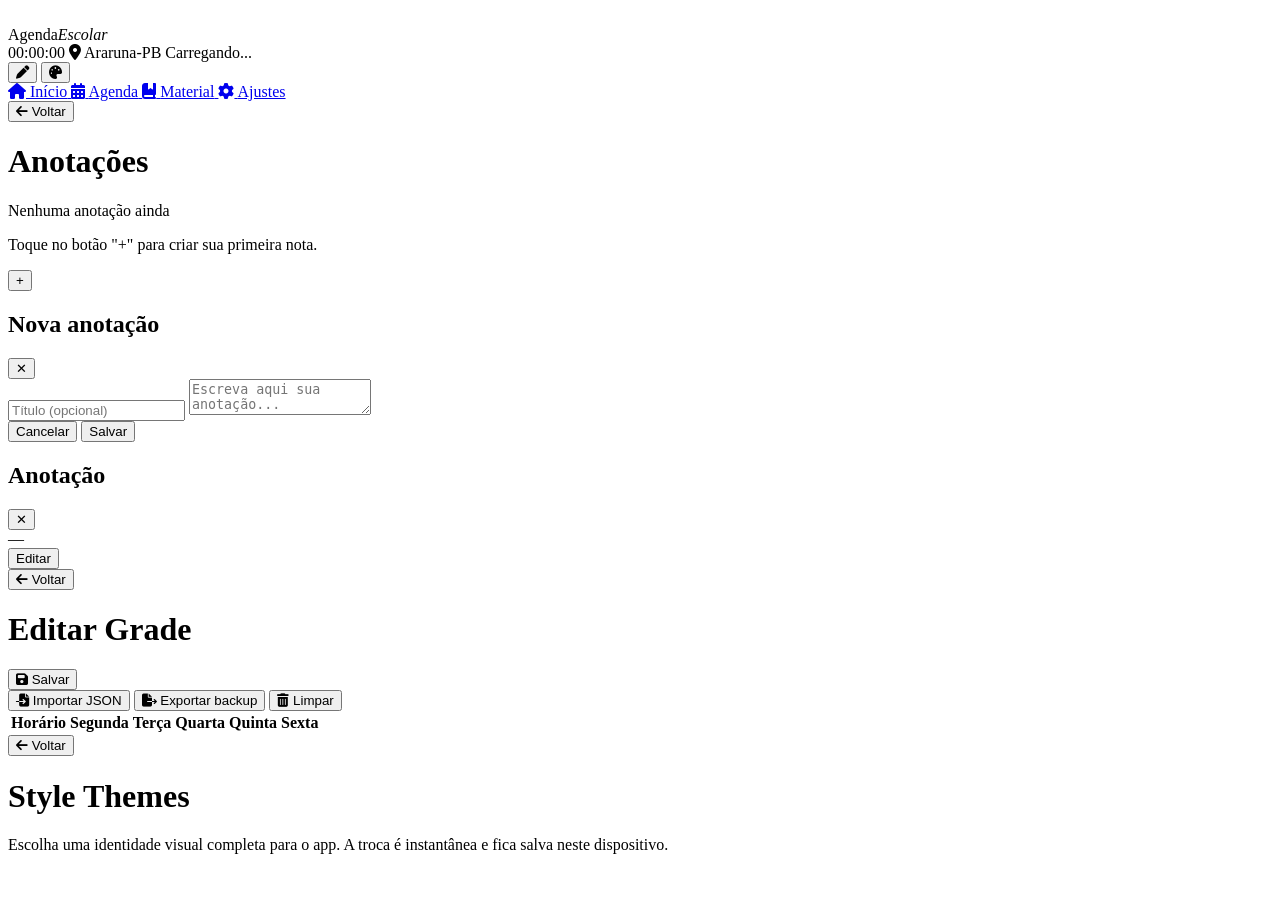
==== index.html @ 62121724 "Add files via upload" ====
<!DOCTYPE html>
<html lang="pt-BR">
<head>
  <meta charset="UTF-8" />
  <meta name="viewport" content="width=device-width, initial-scale=1.0" />
  <meta name="description" content="Agenda Escolar Inteligente — Gerenciamento de horários semanais para estudantes do ensino médio." />
  <title>Agenda Escolar Inteligente</title>

  <!-- ===== PWA: Manifest & Icons ===== -->
  <link rel="manifest" href="manifest.json" />
  <link rel="icon" type="image/x-icon" href="assets/icons/favicon.ico" />
  <link rel="icon" type="image/png" sizes="192x192" href="assets/icons/icon-192.png" />
  <link rel="icon" type="image/png" sizes="512x512" href="assets/icons/icon-512.png" />

  <!-- ===== PWA: Theme & Display ===== -->
  <meta name="theme-color" content="#222222" media="(prefers-color-scheme: dark)" />
  <meta name="theme-color" content="#f2f2f1" media="(prefers-color-scheme: light)" />
  <meta name="color-scheme" content="dark light" />
  <meta name="mobile-web-app-capable" content="yes" />

  <!-- ===== PWA: Apple / iOS ===== -->
  <meta name="apple-mobile-web-app-capable" content="yes" />
  <meta name="apple-mobile-web-app-status-bar-style" content="black-translucent" />
  <meta name="apple-mobile-web-app-title" content="Agenda" />
  <link rel="apple-touch-icon" href="assets/icons/icon-192.png" />
  <link rel="apple-touch-icon" sizes="192x192" href="assets/icons/icon-192.png" />
  <link rel="apple-touch-icon" sizes="512x512" href="assets/icons/icon-512.png" />

  <!-- ===== PWA: Microsoft / Windows ===== -->
  <meta name="msapplication-TileColor" content="#222222" />
  <meta name="msapplication-TileImage" content="assets/icons/icon-192.png" />
  <meta name="msapplication-tap-highlight" content="no" />

  <!-- ===== SEO / Open Graph ===== -->
  <meta property="og:type" content="website" />
  <meta property="og:title" content="Agenda Escolar Inteligente" />
  <meta property="og:description" content="Gerenciamento de horários semanais para estudantes" />
  <meta property="og:image" content="assets/icons/icon-512.png" />
  <meta name="twitter:card" content="summary" />
  <meta name="twitter:title" content="Agenda Escolar Inteligente" />
  <meta name="twitter:image" content="assets/icons/icon-192.png" />

  <!-- Aplica o tema salvo antes do primeiro paint, evitando flash -->
  <script>
    (function () {
      var TEMAS_VALIDOS = ['dark', 'minimal-black', 'cyberpunk', 'space', 'space-pink', 'ocean', 'forest', 'sunset'];
      try {
        var raw = localStorage.getItem('agendaEscolar:db_v1');
        var t = null;
        if (raw) {
          var db = JSON.parse(raw);
          if (db && TEMAS_VALIDOS.indexOf(db.tema) !== -1) t = db.tema;
        }
        if (!t) {
          var legado = localStorage.getItem('agendaEscolar:tema');
          if (TEMAS_VALIDOS.indexOf(legado) !== -1) t = legado;
        }
        document.documentElement.setAttribute('data-theme', t || 'dark');
      } catch (e) {
        document.documentElement.setAttribute('data-theme', 'dark');
      }
    })();
  </script>

  <link rel="preconnect" href="https://fonts.googleapis.com" />
  <link rel="preconnect" href="https://fonts.gstatic.com" crossorigin />
  <link href="https://fonts.googleapis.com/css2?family=Plus+Jakarta+Sans:wght@300;400;500;600;700;800&family=JetBrains+Mono:wght@400;500;700&display=swap" rel="stylesheet" />
  <link rel="stylesheet" href="https://cdnjs.cloudflare.com/ajax/libs/font-awesome/6.7.2/css/all.min.css">

  <!-- ===== CSS modular ===== -->
  <link rel="stylesheet" href="css/variables.css" />
  <link rel="stylesheet" href="css/themes.css" />
  <link rel="stylesheet" href="css/style.css" />
  <link rel="stylesheet" href="css/header.css" />
  <link rel="stylesheet" href="css/footer.css" />
  <link rel="stylesheet" href="css/components.css" />
  <link rel="stylesheet" href="css/animations.css" />
  <link rel="stylesheet" href="css/views/inicio.css" />
  <link rel="stylesheet" href="css/views/agenda.css" />
  <link rel="stylesheet" href="css/views/material.css" />
  <link rel="stylesheet" href="css/views/configuracoes.css" />
  <link rel="stylesheet" href="css/theme-picker.css" />
  <link rel="stylesheet" href="css/responsive.css" />
</head>
<body data-plan="free">
  <!-- data-plan: "free" | "premium" — controla a exibição de selos e
       recursos futuros exclusivos do plano Premium em toda a aplicação. -->

  <!-- ===== HEADER (fixo) =====
       Estrutura: identidade (marca + contexto) à esquerda,
       ferramentas do app (anotações / tema) agrupadas à direita.
       O header é uma área de contexto — a navegação principal
       continua sendo responsabilidade exclusiva do footer. ===== -->
  <header class="top-bar" role="banner">
    <div class="top-bar__inner">

      <div class="top-bar__identity">
        <span class="brand__mark" aria-hidden="true">
          <img class="brand__logo" src="assets/icons/favicon.ico" alt="" />
        </span>

        <div class="top-bar__meta">
          <span class="brand__name">Agenda<em>Escolar</em></span>

          <div class="meta__context" aria-live="polite" aria-atomic="true">
            <span class="context__time" id="realtimeTime">00:00:00</span>
            <span class="context__dot" aria-hidden="true"></span>
            <span class="context__location" title="Localização">
              <i class="fa-solid fa-location-dot" aria-hidden="true"></i>
              <span id="locationText">Araruna-PB</span>
            </span>
            <span class="context__dot context__dot--date" aria-hidden="true"></span>
            <span class="context__date" id="realtimeDate">Carregando...</span>
          </div>
        </div>
      </div>

      <div class="toolbar" role="toolbar" aria-label="Ferramentas do cabeçalho">
        <button class="icon-btn" id="notesButton" type="button" aria-label="Abrir anotações" title="Anotações">
          <i class="fa-solid fa-pen" aria-hidden="true"></i>
        </button>
        <span class="toolbar__divider" aria-hidden="true"></span>
        <button class="icon-btn" id="themeToggle" type="button" aria-label="Escolher tema (Style Themes)" title="Style Themes">
          <i class="fa-solid fa-palette" aria-hidden="true"></i>
        </button>
      </div>

    </div>
  </header>

  <!-- ===== MAIN — conteúdo das views (carregado via fetch) ===== -->
  <main class="main-wrapper" id="app" role="main" aria-live="polite">
    <div class="view-loader" id="viewLoader">
      <div class="view-loader__spinner"></div>
    </div>
  </main>

  <!-- ===== FOOTER (fixo) — navegação principal ===== -->
  <footer class="app-footer" role="contentinfo">
    <nav class="app-nav" aria-label="Navegação principal">
      <a href="#inicio" class="app-nav__item" data-view="inicio">
        <span class="app-nav__icon" aria-hidden="true"><i class="fa-solid fa-house"></i></span>
        <span class="app-nav__label">Início</span>
      </a>
      <a href="#agenda" class="app-nav__item" data-view="agenda">
        <span class="app-nav__icon" aria-hidden="true"><i class="fa-solid fa-calendar-days"></i></span>
        <span class="app-nav__label">Agenda</span>
      </a>
      <a href="#material" class="app-nav__item" data-view="material">
        <span class="app-nav__icon" aria-hidden="true"><i class="fa-solid fa-book-bookmark"></i></span>
        <span class="app-nav__label">Material</span>
      </a>
      <a href="#configuracoes" class="app-nav__item" data-view="configuracoes">
        <span class="app-nav__icon" aria-hidden="true"><i class="fa-solid fa-gear"></i></span>
        <span class="app-nav__label">Ajustes</span>
      </a>
    </nav>
  </footer>

  <!-- ===== OVERLAYS GLOBAIS (independem da view ativa) ===== -->

  <!-- TELA DE ANOTAÇÕES -->
  <div class="notes-screen" id="notesScreen" aria-hidden="true">
    <div class="notes-screen__header">
      <button class="notes-back" id="notesBack" type="button" aria-label="Voltar para a agenda">
        <span aria-hidden="true"><i class="fa-solid fa-arrow-left"></i></span>
        <span>Voltar</span>
      </button>
      <h1 class="notes-screen__title">Anotações</h1>
      <span class="notes-screen__spacer" aria-hidden="true"></span>
    </div>

    <div class="notes-screen__body">
      <div class="notes-grid" id="notesGrid"><!-- Preenchido via JS --></div>
      <div class="notes-empty" id="notesEmpty">
        <div class="notes-empty__icon" aria-hidden="true"></div>
        <p class="notes-empty__title">Nenhuma anotação ainda</p>
        <p class="notes-empty__desc">Toque no botão "+" para criar sua primeira nota.</p>
      </div>
    </div>

    <button class="notes-fab" id="notesFab" type="button" aria-label="Nova anotação">
      <span aria-hidden="true">+</span>
    </button>
  </div>

  <!-- MODAL: NOVA / EDITAR ANOTAÇÃO -->
  <div class="notes-modal" id="notesEditModal" aria-hidden="true" role="dialog" aria-modal="true" aria-labelledby="notesEditTitle">
    <div class="notes-modal__backdrop" id="notesEditBackdrop"></div>
    <div class="notes-modal__sheet">
      <div class="notes-modal__header">
        <h2 class="notes-modal__title" id="notesEditTitle">Nova anotação</h2>
        <button class="notes-modal__close" id="notesEditClose" type="button" aria-label="Fechar">✕</button>
      </div>
      <input type="text" class="notes-input-title" id="noteTitleInput" placeholder="Título (opcional)" maxlength="80" />
      <textarea class="notes-textarea" id="noteContentInput" placeholder="Escreva aqui sua anotação..."></textarea>
      <div class="notes-modal__footer">
        <button class="notes-btn notes-btn--ghost" id="noteDeleteBtn" type="button" hidden>Excluir</button>
        <div class="notes-modal__footer-spacer"></div>
        <button class="notes-btn notes-btn--ghost" id="noteCancelBtn" type="button">Cancelar</button>
        <button class="notes-btn notes-btn--primary" id="noteSaveBtn" type="button">Salvar</button>
      </div>
    </div>
  </div>

  <!-- MODAL: VISUALIZAR ANOTAÇÃO -->
  <div class="notes-modal" id="notesViewModal" aria-hidden="true" role="dialog" aria-modal="true" aria-labelledby="notesViewTitle">
    <div class="notes-modal__backdrop" id="notesViewBackdrop"></div>
    <div class="notes-modal__sheet">
      <div class="notes-modal__header">
        <h2 class="notes-modal__title" id="notesViewTitle">Anotação</h2>
        <button class="notes-modal__close" id="notesViewClose" type="button" aria-label="Fechar">✕</button>
      </div>
      <div class="notes-view__date" id="noteViewDate">—</div>
      <div class="notes-view__content" id="noteViewContent"></div>
      <div class="notes-modal__footer">
        <button class="notes-btn notes-btn--ghost" id="noteViewEditBtn" type="button">Editar</button>
      </div>
    </div>
  </div>

  <!-- TELA DE EDIÇÃO DA GRADE -->
  <div class="notes-screen" id="gradeEditorScreen" aria-hidden="true" role="dialog" aria-modal="true" aria-label="Editor da grade horária">
    <div class="grade-editor__header">
      <div class="grade-editor__header-row grade-editor__header-row--main">
        <button class="notes-back" id="gradeEditorBack" type="button" aria-label="Fechar editor da grade">
          <span aria-hidden="true"><i class="fa-solid fa-arrow-left"></i></span>
          <span>Voltar</span>
        </button>
        <h1 class="notes-screen__title">Editar Grade</h1>
        <button class="grade-btn grade-btn--primary" id="gradeEditorSalvar" type="button" aria-label="Salvar grade">
          <i class="fa-solid fa-floppy-disk"></i> Salvar
        </button>
      </div>
      <div class="grade-editor__header-row grade-editor__header-row--actions">
        <button class="grade-btn grade-btn--ghost grade-btn--sm" id="gradeEditorImportar" type="button" aria-label="Importar grade via JSON">
          <i class="fa-solid fa-file-import"></i> Importar JSON
        </button>
        <button class="grade-btn grade-btn--ghost grade-btn--sm" id="gradeEditorExportar" type="button" aria-label="Exportar backup completo como JSON">
          <i class="fa-solid fa-file-export"></i> Exportar backup
        </button>
        <button class="grade-btn grade-btn--danger grade-btn--sm" id="gradeEditorLimpar" type="button">
          <i class="fa-solid fa-trash-can"></i> Limpar
        </button>
      </div>
    </div>

    <div class="notes-screen__body grade-editor__body">
      <div class="grade-editor__table-wrapper">
        <table class="grade-editor__table" id="gradeEditorTable">
          <thead>
            <tr>
              <th class="ge-col-horario">Horário</th>
              <th data-dia="segunda">Segunda</th>
              <th data-dia="terca">Terça</th>
              <th data-dia="quarta">Quarta</th>
              <th data-dia="quinta">Quinta</th>
              <th data-dia="sexta">Sexta</th>
            </tr>
          </thead>
          <tbody id="gradeEditorBody"><!-- Preenchido via JS --></tbody>
        </table>
      </div>
    </div>
  </div>

  <!-- TELA: STYLE THEMES (seletor de temas visuais) -->
  <div class="notes-screen" id="themeScreen" aria-hidden="true" role="dialog" aria-modal="true" aria-label="Seletor de Style Themes">
    <div class="notes-screen__header">
      <button class="notes-back" id="themeScreenBack" type="button" aria-label="Fechar seletor de temas">
        <span aria-hidden="true"><i class="fa-solid fa-arrow-left"></i></span>
        <span>Voltar</span>
      </button>
      <h1 class="notes-screen__title">Style Themes</h1>
      <span class="notes-screen__spacer" aria-hidden="true"></span>
    </div>

    <div class="notes-screen__body">
      <p class="theme-screen__intro">Escolha uma identidade visual completa para o app. A troca é instantânea e fica salva neste dispositivo.</p>
      <div class="theme-grid" id="themeGrid"><!-- Preenchido via JS (themes.js) --></div>
    </div>
  </div>

  <script type="module" src="js/app.js"></script>
</body>
</html>
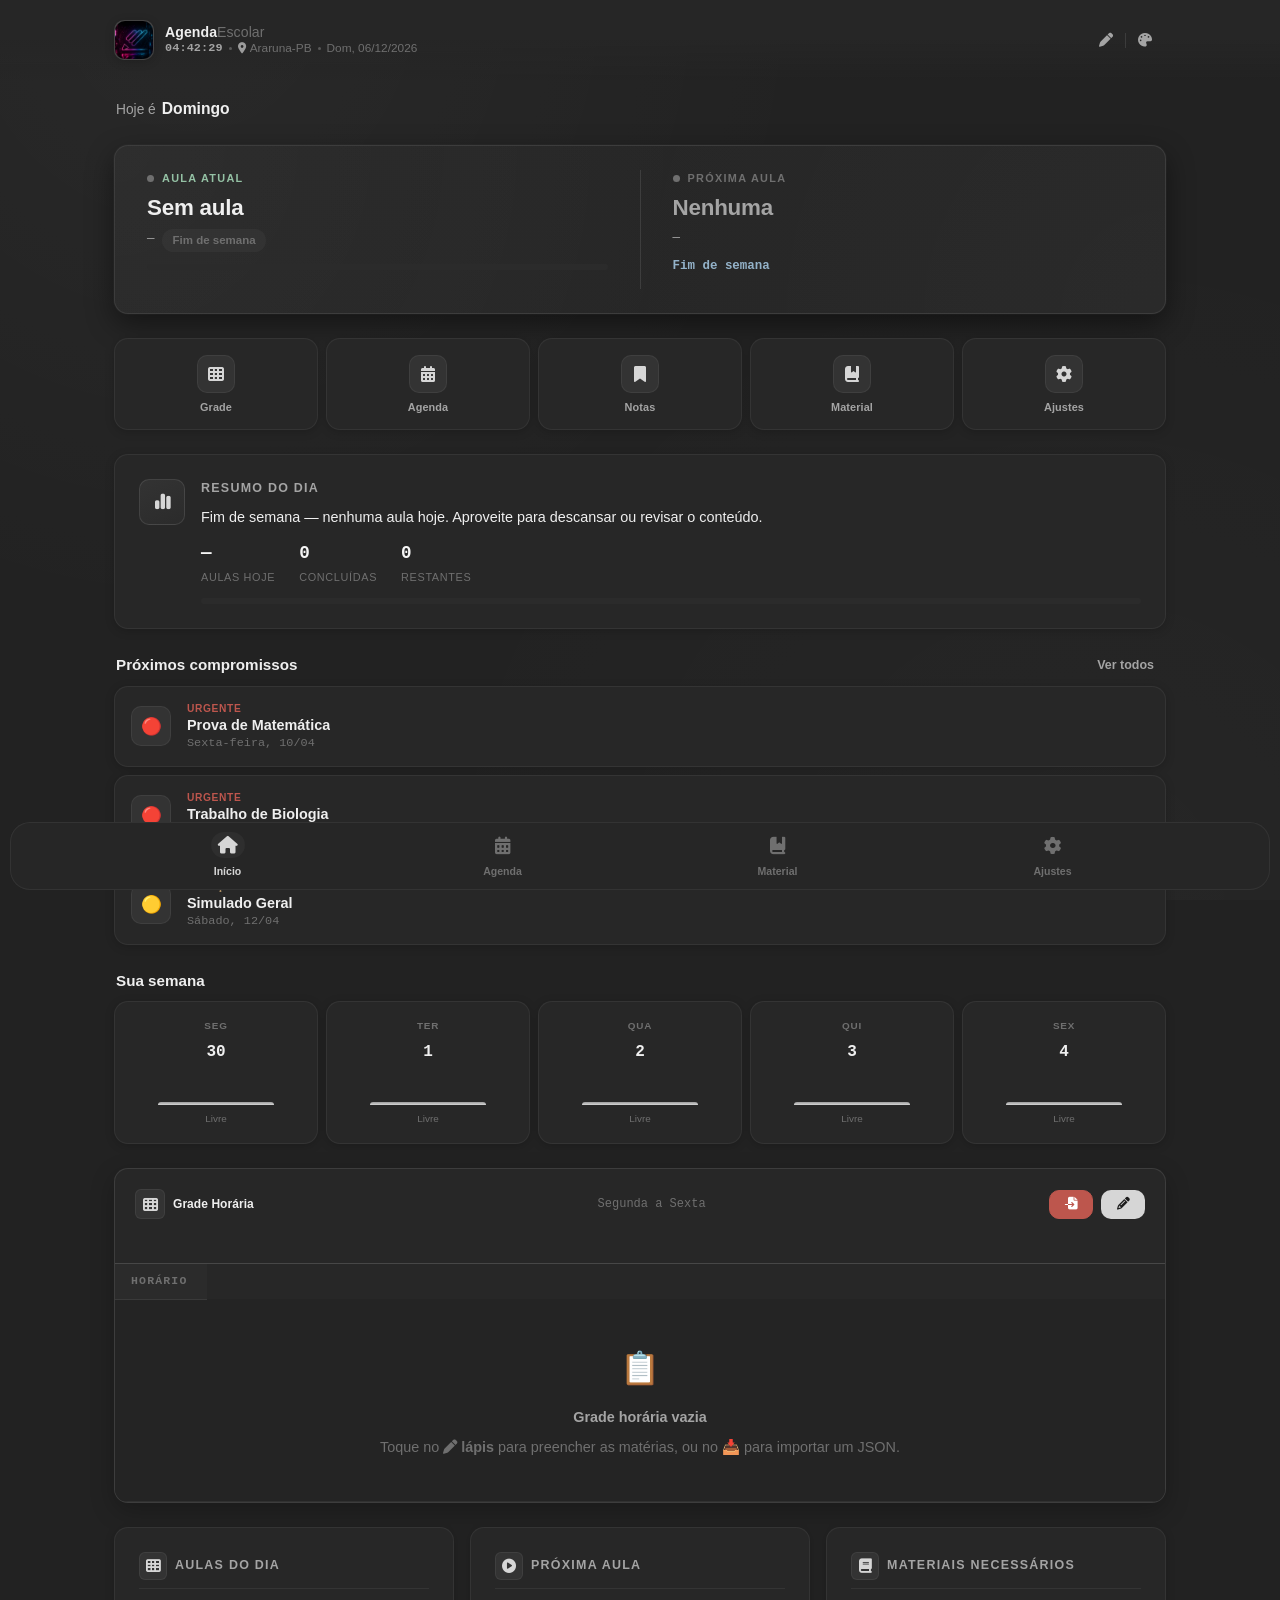
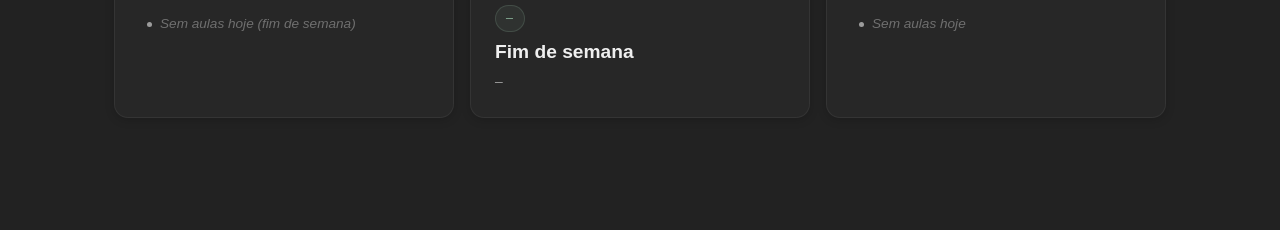
==== commit 6037a33a: "Add files via upload" ====
--- a/index.html
+++ b/index.html
@@ -96,13 +96,13 @@
 
       <div class="top-bar__identity">
         <span class="brand__mark" aria-hidden="true">
-          <img class="brand__logo" src="assets/icons/favicon.ico" alt="" />
+          <img class="brand__logo" src="assets/icons/icon-192.png" alt="" width="42" height="42" />
         </span>
 
         <div class="top-bar__meta">
           <span class="brand__name">Agenda<em>Escolar</em></span>
 
-          <div class="meta__context" aria-live="polite" aria-atomic="true">
+          <div class="meta__context">
             <span class="context__time" id="realtimeTime">00:00:00</span>
             <span class="context__dot" aria-hidden="true"></span>
             <span class="context__location" title="Localização">
@@ -129,7 +129,7 @@
   </header>
 
   <!-- ===== MAIN — conteúdo das views (carregado via fetch) ===== -->
-  <main class="main-wrapper" id="app" role="main" aria-live="polite">
+  <main class="main-wrapper" id="app" role="main" tabindex="-1">
     <div class="view-loader" id="viewLoader">
       <div class="view-loader__spinner"></div>
     </div>
@@ -173,14 +173,14 @@
     <div class="notes-screen__body">
       <div class="notes-grid" id="notesGrid"><!-- Preenchido via JS --></div>
       <div class="notes-empty" id="notesEmpty">
-        <div class="notes-empty__icon" aria-hidden="true"></div>
+        <div class="notes-empty__icon" aria-hidden="true"><i class="fa-solid fa-pen"></i></div>
         <p class="notes-empty__title">Nenhuma anotação ainda</p>
-        <p class="notes-empty__desc">Toque no botão "+" para criar sua primeira nota.</p>
+        <p class="notes-empty__desc">Toque no botão "+" para criar a primeira.</p>
       </div>
     </div>
 
     <button class="notes-fab" id="notesFab" type="button" aria-label="Nova anotação">
-      <span aria-hidden="true">+</span>
+      <i class="fa-solid fa-plus" aria-hidden="true"></i>
     </button>
   </div>
 
@@ -190,7 +190,7 @@
     <div class="notes-modal__sheet">
       <div class="notes-modal__header">
         <h2 class="notes-modal__title" id="notesEditTitle">Nova anotação</h2>
-        <button class="notes-modal__close" id="notesEditClose" type="button" aria-label="Fechar">✕</button>
+        <button class="notes-modal__close" id="notesEditClose" type="button" aria-label="Fechar"><i class="fa-solid fa-xmark" aria-hidden="true"></i></button>
       </div>
       <input type="text" class="notes-input-title" id="noteTitleInput" placeholder="Título (opcional)" maxlength="80" />
       <textarea class="notes-textarea" id="noteContentInput" placeholder="Escreva aqui sua anotação..."></textarea>
@@ -209,7 +209,7 @@
     <div class="notes-modal__sheet">
       <div class="notes-modal__header">
         <h2 class="notes-modal__title" id="notesViewTitle">Anotação</h2>
-        <button class="notes-modal__close" id="notesViewClose" type="button" aria-label="Fechar">✕</button>
+        <button class="notes-modal__close" id="notesViewClose" type="button" aria-label="Fechar"><i class="fa-solid fa-xmark" aria-hidden="true"></i></button>
       </div>
       <div class="notes-view__date" id="noteViewDate">—</div>
       <div class="notes-view__content" id="noteViewContent"></div>
@@ -281,6 +281,12 @@
     </div>
   </div>
 
+  <noscript>
+    <p style="padding:6rem 1.5rem;text-align:center;font-family:system-ui,sans-serif">
+      Este aplicativo precisa de JavaScript para funcionar. Ative o JavaScript no seu navegador.
+    </p>
+  </noscript>
+
   <script type="module" src="js/app.js"></script>
 </body>
 </html>
--- a/css/variables.css
+++ b/css/variables.css
@@ -0,0 +1,34 @@
+/* ========================================================
+   VARIABLES.CSS — Layout, tipografia, espaçamento, transições
+   ========================================================
+   IMPORTANTE: este arquivo NÃO contém cores. Toda a paleta de
+   cores da aplicação vive em css/themes.css (Style Themes).
+   Aqui ficam apenas tokens estruturais, iguais em qualquer tema.
+   ======================================================== */
+
+  :root {
+    --font-sans: 'Plus Jakarta Sans', -apple-system, BlinkMacSystemFont, 'Segoe UI', sans-serif;
+    --font-mono: 'JetBrains Mono', 'SF Mono', monospace;
+
+    /* Espaçamentos */
+    --space-xs:  4px;
+    --space-sm:  8px;
+    --space-md:  16px;
+    --space-lg:  24px;
+    --space-xl:  32px;
+    --space-2xl: 48px;
+
+    /* Layout */
+    --max-width:        1100px;
+    --top-bar-height:   64px;
+    --bottom-nav-height: 64px;
+    --radius-sm: 6px;
+    --radius-md: 10px;
+    --radius-lg: 14px;
+    --radius-pill: 999px;
+
+    /* Transições */
+    --transition-fast:  0.15s ease;
+    --transition-med:   0.25s cubic-bezier(0.4, 0, 0.2, 1);
+    --transition-slow:  0.4s ease;
+  }
--- a/css/themes.css
+++ b/css/themes.css
@@ -0,0 +1,494 @@
+/* ============================================================
+   THEMES.CSS — Style Themes
+   ============================================================
+   Único arquivo responsável por definições de cor da aplicação.
+   Nenhum outro arquivo CSS deve conter cores "hardcoded": todos
+   os componentes consomem exclusivamente as variáveis definidas
+   aqui, através de var(--nome-da-variavel).
+
+   Cada tema é ativado via atributo no <html>:
+     <html data-theme="nome-do-tema">
+   e redefine o conjunto completo de variáveis abaixo.
+
+   --------------------------------------------------------------
+   GRUPO A — variáveis "núcleo" (consumidas pelo restante do app)
+   --------------------------------------------------------------
+     --bg-page, --bg-primary, --bg-secondary, --bg-tertiary,
+     --bg-card, --bg-card-hover, --bg-table-even, --bg-table-odd,
+     --header, --footer, --bg-elevated,
+     --accent-primary, --accent-soft, --accent-strong,
+     --accent-success, --accent-warning, --accent-danger, --accent-info,
+     --text-primary, --text-secondary, --text-muted, --text-inverse, --text_btn,
+     --border-subtle, --border-medium, --border-strong, --border-accent,
+     --shadow-sm, --shadow-md, --shadow-lg, --shadow-glow,
+     --bg-glow-1, --bg-glow-2,
+     --overlay-faint, --overlay-soft, --overlay-medium, --overlay-line
+
+   --------------------------------------------------------------
+   GRUPO B — nomes padronizados (usados pelo seletor de temas e
+   por qualquer novo componente futuro; são aliases do Grupo A)
+   --------------------------------------------------------------
+     --bg, --surface, --surface-hover, --card, --border,
+     --text, --text-secondary, --primary, --primary-hover,
+     --success, --warning, --danger, --shadow,
+     --nav-active, --nav-inactive
+   ============================================================ */
+
+
+/* ============================================================
+   1. DARK (padrão) — Grafite premium minimalista
+   ============================================================ */
+:root,
+[data-theme="dark"] {
+  --bg-page:          #222222;
+  --bg-primary:       #262626;
+  --bg-secondary:     var(--bg-card);
+  --bg-tertiary:      #2b2b2b;
+  --bg-card:          #272727;
+  --bg-card-hover:    #303030;
+  --bg-table-even:    #292929;
+  --bg-table-odd:     #242424;
+  --header:           none;
+  --bg-elevated:      #333333;
+
+  --accent-primary:   #d6d6d6;
+  --accent-soft:      #9c9c9c;
+  --accent-strong:    #f5f5f5;
+  --accent-success:   #94c1a4;
+  --accent-warning:   #d3ac74;
+  --accent-danger:    #bd564d;
+  --accent-info:      #94b3ca;
+
+  --text-primary:     #efefef;
+  --text-secondary:   #a4a4a4;
+  --text-muted:       #6f6f6f;
+  --text-inverse:     #1c1c1c;
+  --text_btn:         #1c1c1c;
+
+  --border-subtle:    rgba(255,255,255,0.06);
+  --border-medium:    rgba(255,255,255,0.10);
+  --border-strong:    rgba(255,255,255,0.15);
+  --border-accent:    rgba(214,214,214,0.28);
+
+  --shadow-sm:  0 2px 10px rgba(0,0,0,0.18);
+  --shadow-md:  0 8px 24px rgba(0,0,0,0.24);
+  --shadow-lg:  0 16px 40px rgba(0,0,0,0.30);
+  --shadow-glow: 0 0 0 1px rgba(255,255,255,0.02), 0 10px 28px rgba(0,0,0,0.45);
+
+  --bg-glow-1: rgba(255,255,255,0.03);
+  --bg-glow-2: rgba(255,255,255,0.02);
+
+  --overlay-faint:   rgba(255,255,255,0.03);
+  --overlay-soft:    rgba(255,255,255,0.035);
+  --overlay-medium:  rgba(255,255,255,0.07);
+  --overlay-line:    rgba(255,255,255,0.22);
+
+  --primary-hover: #ececec;
+  --theme-preview-1: #222222;
+  --theme-preview-2: #333333;
+  --theme-preview-3: #d6d6d6;
+}
+
+
+/* ============================================================
+   2. MINIMAL-BLACK — Preto Minimalista
+   Preto absoluto, contraste alto, zero ruído visual.
+   ============================================================ */
+[data-theme="minimal-black"] {
+  --bg-page:          #0a0a0a;
+  --bg-primary:       #0d0d0d;
+  --bg-secondary:     var(--bg-card);
+  --bg-tertiary:      #131313;
+  --bg-card:          #111111;
+  --bg-card-hover:    #1a1a1a;
+  --bg-table-even:    #121212;
+  --bg-table-odd:     #0d0d0d;
+  --header:           none;
+  --bg-elevated:      #1c1c1c;
+
+  --accent-primary:   #ffffff;
+  --accent-soft:      #9a9a9a;
+  --accent-strong:    #ffffff;
+  --accent-success:   #7fd99a;
+  --accent-warning:   #d9b46a;
+  --accent-danger:    #d9645a;
+  --accent-info:      #8fb8d9;
+
+  --text-primary:     #f5f5f5;
+  --text-secondary:   #8f8f8f;
+  --text-muted:       #5a5a5a;
+  --text-inverse:     #0a0a0a;
+  --text_btn:         #0a0a0a;
+
+  --border-subtle:    rgba(255,255,255,0.05);
+  --border-medium:    rgba(255,255,255,0.09);
+  --border-strong:    rgba(255,255,255,0.14);
+  --border-accent:    rgba(255,255,255,0.25);
+
+  --shadow-sm:  0 2px 10px rgba(0,0,0,0.35);
+  --shadow-md:  0 8px 26px rgba(0,0,0,0.45);
+  --shadow-lg:  0 18px 46px rgba(0,0,0,0.55);
+  --shadow-glow: 0 0 0 1px rgba(255,255,255,0.04), 0 10px 30px rgba(0,0,0,0.6);
+
+  --bg-glow-1: rgba(255,255,255,0.015);
+  --bg-glow-2: rgba(255,255,255,0.01);
+
+  --overlay-faint:   rgba(255,255,255,0.02);
+  --overlay-soft:    rgba(255,255,255,0.03);
+  --overlay-medium:  rgba(255,255,255,0.06);
+  --overlay-line:    rgba(255,255,255,0.18);
+
+  --primary-hover: #e2e2e2;
+  --theme-preview-1: #0a0a0a;
+  --theme-preview-2: #1c1c1c;
+  --theme-preview-3: #ffffff;
+}
+
+
+/* ============================================================
+   3. CYBERPUNK — Neon magenta e ciano sobre roxo profundo
+   ============================================================ */
+[data-theme="cyberpunk"] {
+  --bg-page:          #0b0715;
+  --bg-primary:       #0f0a1d;
+  --bg-secondary:     var(--bg-card);
+  --bg-tertiary:      #171029;
+  --bg-card:          #130d24;
+  --bg-card-hover:    #1c1436;
+  --bg-table-even:    #150f28;
+  --bg-table-odd:     #110b20;
+  --header:           rgba(11,7,21,0.7);
+  --bg-elevated:      #201936;
+
+  --accent-primary:   #ff2fd6;
+  --accent-soft:      #b060ff;
+  --accent-strong:    #00f0ff;
+  --accent-success:   #39ffb0;
+  --accent-warning:   #ffd23f;
+  --accent-danger:    #ff3b5c;
+  --accent-info:      #4fd6ff;
+
+  --text-primary:     #f2e9ff;
+  --text-secondary:   #b39ddb;
+  --text-muted:       #6a5a8a;
+  --text-inverse:     #0b0715;
+  --text_btn:         #0b0715;
+
+  --border-subtle:    rgba(255,47,214,0.10);
+  --border-medium:    rgba(179,96,255,0.18);
+  --border-strong:    rgba(0,240,255,0.25);
+  --border-accent:    rgba(255,47,214,0.35);
+
+  --shadow-sm:  0 2px 12px rgba(255,47,214,0.12);
+  --shadow-md:  0 8px 28px rgba(123,47,247,0.22);
+  --shadow-lg:  0 18px 48px rgba(0,240,255,0.18);
+  --shadow-glow: 0 0 0 1px rgba(255,47,214,0.18), 0 0 30px rgba(0,240,255,0.28);
+
+  --bg-glow-1: rgba(255,47,214,0.07);
+  --bg-glow-2: rgba(0,240,255,0.05);
+
+  --overlay-faint:   rgba(255,47,214,0.05);
+  --overlay-soft:    rgba(179,96,255,0.07);
+  --overlay-medium:  rgba(0,240,255,0.10);
+  --overlay-line:    rgba(255,47,214,0.32);
+
+  --primary-hover: #ff5fe0;
+  --theme-preview-1: #0b0715;
+  --theme-preview-2: #ff2fd6;
+  --theme-preview-3: #00f0ff;
+}
+
+
+/* ============================================================
+   4. SPACE — Espacial: índigo profundo, atmosfera cósmica fria
+   ============================================================ */
+[data-theme="space"] {
+  --bg-page:          #05060f;
+  --bg-primary:       #070914;
+  --bg-secondary:     var(--bg-card);
+  --bg-tertiary:      #0e1122;
+  --bg-card:          #0b0e1c;
+  --bg-card-hover:    #131828;
+  --bg-table-even:    #0d1020;
+  --bg-table-odd:     #090b18;
+  --header:           rgba(5,6,15,0.75);
+  --bg-elevated:      #171c30;
+
+  --accent-primary:   #7c8cff;
+  --accent-soft:      #545e94;
+  --accent-strong:    #b6c1ff;
+  --accent-success:   #5fd9a0;
+  --accent-warning:   #e0b95f;
+  --accent-danger:    #e0615f;
+  --accent-info:      #6fb8e0;
+
+  --text-primary:     #e8eaf6;
+  --text-secondary:   #9098bf;
+  --text-muted:       #5a6088;
+  --text-inverse:     #05060f;
+  --text_btn:         #05060f;
+
+  --border-subtle:    rgba(124,140,255,0.08);
+  --border-medium:    rgba(124,140,255,0.14);
+  --border-strong:    rgba(124,140,255,0.22);
+  --border-accent:    rgba(124,140,255,0.35);
+
+  --shadow-sm:  0 2px 12px rgba(0,0,0,0.4);
+  --shadow-md:  0 8px 28px rgba(0,0,0,0.5);
+  --shadow-lg:  0 20px 50px rgba(0,0,0,0.6);
+  --shadow-glow: 0 0 0 1px rgba(124,140,255,0.12), 0 0 40px rgba(124,140,255,0.22);
+
+  --bg-glow-1: rgba(124,140,255,0.06);
+  --bg-glow-2: rgba(182,193,255,0.03);
+
+  --overlay-faint:   rgba(124,140,255,0.04);
+  --overlay-soft:    rgba(124,140,255,0.06);
+  --overlay-medium:  rgba(124,140,255,0.09);
+  --overlay-line:    rgba(124,140,255,0.3);
+
+  --primary-hover: #97a4ff;
+  --theme-preview-1: #05060f;
+  --theme-preview-2: #171c30;
+  --theme-preview-3: #7c8cff;
+}
+
+
+/* ============================================================
+   5. SPACE PINK — Nebulosa em tons de rosa e violeta
+   ============================================================ */
+[data-theme="space-pink"] {
+  --bg-page:          #140a1e;
+  --bg-primary:       #170c22;
+  --bg-secondary:     var(--bg-card);
+  --bg-tertiary:      #20122e;
+  --bg-card:          #1b0f28;
+  --bg-card-hover:    #261a35;
+  --bg-table-even:    #1d1129;
+  --bg-table-odd:     #180d24;
+  --header:           rgba(20,10,30,0.75);
+  --bg-elevated:      #2c1c3c;
+
+  --accent-primary:   #ff6ec7;
+  --accent-soft:      #c98fd9;
+  --accent-strong:    #ffd6f0;
+  --accent-success:   #6fe0b0;
+  --accent-warning:   #f0c26f;
+  --accent-danger:    #f06f8a;
+  --accent-info:      #b48af0;
+
+  --text-primary:     #f6e9f5;
+  --text-secondary:   #b18fc0;
+  --text-muted:       #6e5680;
+  --text-inverse:     #140a1e;
+  --text_btn:         #140a1e;
+
+  --border-subtle:    rgba(255,110,199,0.09);
+  --border-medium:    rgba(255,110,199,0.16);
+  --border-strong:    rgba(255,110,199,0.24);
+  --border-accent:    rgba(255,110,199,0.35);
+
+  --shadow-sm:  0 2px 12px rgba(0,0,0,0.35);
+  --shadow-md:  0 8px 26px rgba(0,0,0,0.45);
+  --shadow-lg:  0 18px 46px rgba(0,0,0,0.55);
+  --shadow-glow: 0 0 0 1px rgba(255,110,199,0.16), 0 0 36px rgba(180,138,240,0.26);
+
+  --bg-glow-1: rgba(255,110,199,0.06);
+  --bg-glow-2: rgba(180,138,240,0.04);
+
+  --overlay-faint:   rgba(255,110,199,0.04);
+  --overlay-soft:    rgba(255,110,199,0.06);
+  --overlay-medium:  rgba(180,138,240,0.09);
+  --overlay-line:    rgba(255,110,199,0.3);
+
+  --primary-hover: #ff8fd4;
+  --theme-preview-1: #140a1e;
+  --theme-preview-2: #ff6ec7;
+  --theme-preview-3: #b48af0;
+}
+
+
+/* ============================================================
+   6. OCEAN — Azul-petróleo profundo, atmosfera calma e fluida
+   ============================================================ */
+[data-theme="ocean"] {
+  --bg-page:          #061c22;
+  --bg-primary:       #072028;
+  --bg-secondary:     var(--bg-card);
+  --bg-tertiary:      #0c2a33;
+  --bg-card:          #082530;
+  --bg-card-hover:    #0e2f3b;
+  --bg-table-even:    #092832;
+  --bg-table-odd:     #071f28;
+  --header:           rgba(6,28,34,0.75);
+  --bg-elevated:      #123845;
+
+  --accent-primary:   #2dd4bf;
+  --accent-soft:      #5fa8ad;
+  --accent-strong:    #7cf0e0;
+  --accent-success:   #4ade80;
+  --accent-warning:   #e0b95f;
+  --accent-danger:    #e0615f;
+  --accent-info:      #5fb8e0;
+
+  --text-primary:     #e3f4f4;
+  --text-secondary:   #8fb8bd;
+  --text-muted:       #4f7075;
+  --text-inverse:     #061c22;
+  --text_btn:         #061c22;
+
+  --border-subtle:    rgba(45,212,191,0.08);
+  --border-medium:    rgba(45,212,191,0.14);
+  --border-strong:    rgba(45,212,191,0.22);
+  --border-accent:    rgba(45,212,191,0.32);
+
+  --shadow-sm:  0 2px 12px rgba(0,0,0,0.35);
+  --shadow-md:  0 8px 26px rgba(0,0,0,0.45);
+  --shadow-lg:  0 18px 46px rgba(0,0,0,0.55);
+  --shadow-glow: 0 0 0 1px rgba(45,212,191,0.14), 0 0 34px rgba(45,212,191,0.2);
+
+  --bg-glow-1: rgba(45,212,191,0.06);
+  --bg-glow-2: rgba(95,184,224,0.03);
+
+  --overlay-faint:   rgba(45,212,191,0.04);
+  --overlay-soft:    rgba(45,212,191,0.06);
+  --overlay-medium:  rgba(45,212,191,0.09);
+  --overlay-line:    rgba(45,212,191,0.28);
+
+  --primary-hover: #4fe3cf;
+  --theme-preview-1: #061c22;
+  --theme-preview-2: #123845;
+  --theme-preview-3: #2dd4bf;
+}
+
+
+/* ============================================================
+   7. FOREST — Verde-floresta profundo, atmosfera natural
+   ============================================================ */
+[data-theme="forest"] {
+  --bg-page:          #0d1712;
+  --bg-primary:       #0f1a15;
+  --bg-secondary:     var(--bg-card);
+  --bg-tertiary:      #16241d;
+  --bg-card:          #121f19;
+  --bg-card-hover:    #1a2b22;
+  --bg-table-even:    #13211a;
+  --bg-table-odd:     #0e1a14;
+  --header:           rgba(13,23,18,0.75);
+  --bg-elevated:      #1e3128;
+
+  --accent-primary:   #52c785;
+  --accent-soft:      #7fa08c;
+  --accent-strong:    #9df0c0;
+  --accent-success:   #52c785;
+  --accent-warning:   #d9a552;
+  --accent-danger:    #d9695a;
+  --accent-info:      #5ea3a0;
+
+  --text-primary:     #e6f2ea;
+  --text-secondary:   #8fab99;
+  --text-muted:       #566b5d;
+  --text-inverse:     #0d1712;
+  --text_btn:         #0d1712;
+
+  --border-subtle:    rgba(82,199,133,0.08);
+  --border-medium:    rgba(82,199,133,0.14);
+  --border-strong:    rgba(82,199,133,0.22);
+  --border-accent:    rgba(82,199,133,0.32);
+
+  --shadow-sm:  0 2px 12px rgba(0,0,0,0.35);
+  --shadow-md:  0 8px 26px rgba(0,0,0,0.45);
+  --shadow-lg:  0 18px 46px rgba(0,0,0,0.55);
+  --shadow-glow: 0 0 0 1px rgba(82,199,133,0.14), 0 0 32px rgba(82,199,133,0.18);
+
+  --bg-glow-1: rgba(82,199,133,0.05);
+  --bg-glow-2: rgba(157,240,192,0.03);
+
+  --overlay-faint:   rgba(82,199,133,0.04);
+  --overlay-soft:    rgba(82,199,133,0.06);
+  --overlay-medium:  rgba(82,199,133,0.09);
+  --overlay-line:    rgba(82,199,133,0.28);
+
+  --primary-hover: #6fd89a;
+  --theme-preview-1: #0d1712;
+  --theme-preview-2: #1e3128;
+  --theme-preview-3: #52c785;
+}
+
+
+/* ============================================================
+   8. SUNSET — Pôr do sol: âmbar e coral sobre marrom profundo
+   ============================================================ */
+[data-theme="sunset"] {
+  --bg-page:          #1c1109;
+  --bg-primary:       #20130a;
+  --bg-secondary:     var(--bg-card);
+  --bg-tertiary:      #2a1a0f;
+  --bg-card:          #24160c;
+  --bg-card-hover:    #2e1d11;
+  --bg-table-even:    #251710;
+  --bg-table-odd:     #1f120b;
+  --header:           rgba(28,17,9,0.75);
+  --bg-elevated:      #34210f;
+
+  --accent-primary:   #ff7849;
+  --accent-soft:      #c98f6c;
+  --accent-strong:    #ffb98a;
+  --accent-success:   #6fbf7a;
+  --accent-warning:   #f2b039;
+  --accent-danger:    #e0524a;
+  --accent-info:      #d99a5f;
+
+  --text-primary:     #f7ece1;
+  --text-secondary:   #c2a48d;
+  --text-muted:       #7d6250;
+  --text-inverse:     #1c1109;
+  --text_btn:         #1c1109;
+
+  --border-subtle:    rgba(255,120,73,0.09);
+  --border-medium:    rgba(255,120,73,0.16);
+  --border-strong:    rgba(255,120,73,0.24);
+  --border-accent:    rgba(255,120,73,0.35);
+
+  --shadow-sm:  0 2px 12px rgba(0,0,0,0.35);
+  --shadow-md:  0 8px 26px rgba(0,0,0,0.45);
+  --shadow-lg:  0 18px 46px rgba(0,0,0,0.55);
+  --shadow-glow: 0 0 0 1px rgba(255,120,73,0.16), 0 0 34px rgba(242,176,57,0.22);
+
+  --bg-glow-1: rgba(255,120,73,0.07);
+  --bg-glow-2: rgba(242,176,57,0.04);
+
+  --overlay-faint:   rgba(255,120,73,0.05);
+  --overlay-soft:    rgba(255,120,73,0.07);
+  --overlay-medium:  rgba(242,176,57,0.09);
+  --overlay-line:    rgba(255,120,73,0.3);
+
+  --primary-hover: #ff9068;
+  --theme-preview-1: #1c1109;
+  --theme-preview-2: #34210f;
+  --theme-preview-3: #ff7849;
+}
+
+
+/* ============================================================
+   GRUPO B — Aliases padronizados (idênticos em todos os temas)
+   Mantidos num único bloco para não duplicar valores: sempre
+   apontam para a variável "núcleo" já definida acima, em
+   qualquer tema ativo.
+   ============================================================ */
+:root {
+  --bg:             var(--bg-page);
+  --surface:        var(--bg-primary);
+  --surface-hover:  var(--bg-card-hover);
+  --card:           var(--bg-card);
+  --border:         var(--border-medium);
+  --text:           var(--text-primary);
+  /* --text-secondary já existe com este nome exato (Grupo A) */
+  --primary:        var(--accent-primary);
+  --success:        var(--accent-success);
+  --warning:        var(--accent-warning);
+  --danger:         var(--accent-danger);
+  --shadow:         var(--shadow-md);
+  --footer:         var(--header);
+  --nav-active:     var(--accent-primary);
+  --nav-inactive:   var(--text-muted);
+}
--- a/css/style.css
+++ b/css/style.css
@@ -0,0 +1,98 @@
+/* ========================================================
+   STYLE.CSS — Reset global e estilos base
+   ======================================================== */
+  *, *::before, *::after {
+    box-sizing: border-box;
+    margin: 0;
+    padding: 0;
+  }
+
+  html {
+    scroll-behavior: smooth;
+  }
+
+  body {
+    font-family: var(--font-sans);
+    background-color: var(--bg-page);
+    background-image:
+      radial-gradient(circle at 15% 0%, var(--bg-glow-1), transparent 45%),
+      radial-gradient(circle at 85% 100%, var(--bg-glow-2), transparent 50%);
+    background-attachment: fixed;
+    color: var(--text-primary);
+    line-height: 1.6;
+    min-height: 100vh;
+    overflow-x: hidden;
+    -webkit-font-smoothing: antialiased;
+    -moz-osx-font-smoothing: grayscale;
+    transition: background-color var(--transition-slow), color var(--transition-slow);
+  }
+
+  body, body * {
+    transition: background-color var(--transition-med), border-color var(--transition-med), color var(--transition-med), box-shadow var(--transition-med);
+  }
+
+
+/* ---- Main Wrapper (layout do conteúdo principal) ---- */
+  /* ============================================================
+     MAIN WRAPPER
+     ============================================================ */
+  .main-wrapper {
+    max-width: var(--max-width);
+    margin: 0 auto;
+    padding: calc(var(--top-bar-height) + var(--space-xl)) var(--space-lg) calc(var(--bottom-nav-height) + var(--space-2xl));
+    min-height: 100vh;
+    display: flex;
+    flex-direction: column;
+    gap: var(--space-lg);
+    position: relative;
+  }
+
+  /* ---- Loader de transição entre views ---- */
+  .view-loader {
+    display: flex;
+    align-items: center;
+    justify-content: center;
+    padding: var(--space-2xl) 0;
+    min-height: 40vh;
+  }
+
+  .view-loader__spinner {
+    width: 36px;
+    height: 36px;
+    border-radius: 50%;
+    border: 3px solid var(--border-subtle);
+    border-top-color: var(--accent-primary);
+    animation: spin 0.8s linear infinite;
+  }
+
+  @keyframes spin {
+    to { transform: rotate(360deg); }
+  }
+
+  .view-fade-in {
+    animation: fadeInUp 0.35s ease both;
+  }
+
+
+  /* ---- Seções de view (filho direto do main-wrapper) ---- */
+  .view-inicio,
+  .view-agenda,
+  .view-material {
+    display: flex;
+    flex-direction: column;
+    gap: var(--space-lg);
+  }
+
+/* ---- Utilitários globais ---- */
+  .sr-only {
+    position: absolute;
+    width: 1px;
+    height: 1px;
+    padding: 0;
+    margin: -1px;
+    overflow: hidden;
+    clip: rect(0,0,0,0);
+    white-space: nowrap;
+    border: 0;
+  }
+
--- a/css/header.css
+++ b/css/header.css
@@ -0,0 +1,224 @@
+/* ========================================================
+   HEADER.CSS — Barra superior fixa (top bar)
+   ========================================================
+   Filosofia: o header é uma área de CONTEXTO e IDENTIDADE,
+   não uma segunda barra de navegação — essa função é do footer.
+
+   Duas zonas, e só duas:
+     1) .top-bar__identity  → marca do app + informações
+        contextuais (horário, localização, data), tratadas
+        como um único bloco tipográfico, hierarquizado.
+     2) .toolbar             → as ferramentas do app (anotações
+        e seletor de tema), agrupadas numa cápsula coesa,
+        nunca como botões soltos no canto.
+   ======================================================== */
+
+@keyframes topBarReveal {
+  from { opacity: 0; transform: translateY(-6px); }
+  to   { opacity: 1; transform: translateY(0); }
+}
+
+/* ============================================================
+   TOP BAR — contêiner
+   ============================================================ */
+.top-bar {
+  position: fixed;
+  top: 0;
+  left: 0;
+  right: 0;
+  height: 80px;
+  padding:10px;
+  background: linear-gradient(180deg,var(--bg-primary),var(--bg-primary), transparent);
+  border-bottom: none;
+  margin-bottom:100px;
+  z-index: 1000;
+  
+}
+
+.top-bar__inner {
+  max-width: var(--max-width);
+  margin: 0 auto;
+  height: 100%;
+  display: flex;
+  align-items: center;
+  justify-content: space-between;
+  padding: 0 var(--space-lg);
+  gap: var(--space-md);
+  animation: topBarReveal 0.45s cubic-bezier(0.16, 1, 0.3, 1) both;
+}
+
+/* ============================================================
+   ZONA 1 — IDENTIDADE (marca + contexto)
+   Um único bloco visual: ícone à esquerda, texto hierarquizado
+   à direita dele (nome do app em destaque, dados de contexto
+   discretos logo abaixo).
+   ============================================================ */
+.top-bar__identity {
+  display: flex;
+  align-items: center;
+  gap: 11px;
+  min-width: 0;
+  flex: 1 1 auto;
+}
+
+.brand__mark {
+  display: flex;
+  align-items: center;
+  justify-content: center;
+  width: 40px;
+  height: 40px;
+  flex-shrink: 0;
+  border-radius: var(--radius-md);
+  background: linear-gradient(155deg, var(--bg-elevated), var(--bg-tertiary));
+  border: 1px solid var(--border-medium);
+  box-shadow: var(--shadow-sm), inset 0 1px 0 color-mix(in srgb, var(--text-primary) 8%, transparent);
+  transition: transform var(--transition-med), box-shadow var(--transition-med);
+}
+
+.top-bar__identity:hover .brand__mark {
+  transform: translateY(-1px);
+  box-shadow: var(--shadow-md), inset 0 1px 0 color-mix(in srgb, var(--text-primary) 8%, transparent);
+}
+
+.brand__logo {
+  width: 100%;
+  height: 100%;
+  object-fit: contain;
+  display: block;
+  border-radius: var(--radius-md);
+}
+
+.top-bar__meta {
+  display: flex;
+  flex-direction: column;
+  justify-content: center;
+  gap: 2px;
+  min-width: 0;
+}
+
+.brand__name {
+  font-weight: 700;
+  font-size: 0.88rem;
+  letter-spacing: 0.005em;
+  color: var(--text-primary);
+  white-space: nowrap;
+  line-height: 1.1;
+}
+
+.brand__name em {
+  font-style: normal;
+  font-weight: 500;
+  color: var(--text-muted);
+}
+
+/* ---- contexto: horário · localização · data ----
+   Tratado como informação secundária — nunca compete em peso
+   visual com o nome do app ou com a navegação do footer. */
+.meta__context {
+  display: flex;
+  align-items: center;
+  min-width: 0;
+  overflow: hidden;
+  line-height: 1.1;
+}
+
+.context__time {
+  font-family: var(--font-mono);
+  font-size: 0.74rem;
+  font-weight: 600;
+  font-variant-numeric: tabular-nums;
+  color: var(--text-secondary);
+  letter-spacing: 0.01em;
+  flex-shrink: 0;
+}
+
+.context__dot {
+  width: 3px;
+  height: 3px;
+  border-radius: 50%;
+  background: var(--text-muted);
+  opacity: 0.7;
+  margin: 0 6px;
+  flex-shrink: 0;
+}
+
+.context__location {
+  display: flex;
+  align-items: center;
+  gap: 4px;
+  font-size: 0.74rem;
+  font-weight: 500;
+  color: var(--text-muted);
+  white-space: nowrap;
+  overflow: hidden;
+  text-overflow: ellipsis;
+  min-width: 0;
+}
+
+.context__location i {
+  color: var(--accent-soft);
+  font-size: 0.68rem;
+  flex-shrink: 0;
+}
+
+.context__date {
+  font-size: 0.74rem;
+  font-weight: 500;
+  color: var(--text-muted);
+  white-space: nowrap;
+  flex-shrink: 0;
+}
+
+/* ============================================================
+   ZONA 2 — TOOLBAR (ferramentas do app)
+   Cápsula única, discreta: parece parte do produto, não dois
+   botões avulsos jogados no canto.
+   ============================================================ */
+.toolbar {
+  display: flex;
+  align-items: center;
+  gap: 2px;
+  padding: 5px;
+  border-radius: 20px;
+  background: none;
+  border: none;
+  flex-shrink: 0;
+}
+
+.toolbar__divider {
+  width: 1px;
+  height: 15px;
+  background: var(--border-medium);
+  margin: 0 1px;
+  flex-shrink: 0;
+}
+
+.icon-btn {
+  display: flex;
+  align-items: center;
+  justify-content: center;
+  width: 32px;
+  height: 32px;
+  flex-shrink: 0;
+  border-radius: var(--radius-pill);
+  background: none;
+  border: none;
+  color: var(--text-secondary);
+  font-size: 0.88rem;
+  cursor: pointer;
+  transition: background var(--transition-fast), color var(--transition-fast), transform var(--transition-fast);
+}
+
+.icon-btn:hover {
+  background: var(--surface-hover);
+  color: var(--primary);
+}
+
+.icon-btn:active {
+  transform: scale(0.88);
+}
+
+.icon-btn:focus-visible {
+  outline: 2px solid var(--accent-primary);
+  outline-offset: 2px;
+}
--- a/css/footer.css
+++ b/css/footer.css
@@ -0,0 +1,105 @@
+/* ========================================================
+   FOOTER.CSS — Rodapé fixo (barra de navegação inferior)
+   ======================================================== */
+  /* ============================================================
+     FOOTER
+     ============================================================ */
+  .app-footer {
+    background: var(--bg-primary);
+    border-top: 1px solid var(--border-subtle);
+    padding: var(--space-lg) var(--space-lg);
+    margin-top: var(--space-md);
+  }
+
+  .footer-inner {
+    max-width: var(--max-width);
+    margin: 0 auto;
+    display: flex;
+    align-items: center;
+    justify-content: space-between;
+    gap: var(--space-md);
+    font-size: 0.75rem;
+  }
+
+  .footer-brand {
+    color: var(--text-secondary);
+    font-weight: 600;
+  }
+
+  .footer-info {
+    color: var(--text-muted);
+    text-align: center;
+  }
+
+  .footer-year {
+    font-family: var(--font-mono);
+    color: var(--text-muted);
+  }
+
+
+/* ---- Navegação principal (bottom tab bar) ---- */
+.app-footer {
+  position: fixed;
+  left: 0;
+  right: 0;
+  bottom: 0;
+  z-index: 500;
+  padding: 0;
+  margin-top: 0;
+  background:var(--bg-primary);
+  backdrop-filter: blur(16px);
+  -webkit-backdrop-filter: blur(16px);
+  border: 1px solid var(--border-subtle);
+  margin:10px;
+  border-radius:20px;
+  
+}
+
+.app-nav {
+  max-width: var(--max-width);
+  margin: 0 auto;
+  display: flex;
+  align-items: stretch;
+  justify-content: space-around;
+}
+
+.app-nav__item {
+  flex: 1;
+  display: flex;
+  flex-direction: column;
+  align-items: center;
+  justify-content: center;
+  gap: 4px;
+  padding: 0.6rem 0.25rem calc(0.6rem + env(safe-area-inset-bottom, 0px));
+  color: var(--nav-inactive);
+  text-decoration: none;
+  font-size: 0.66rem;
+  font-weight: 600;
+  position: relative;
+  transition: color var(--transition-fast), transform var(--transition-fast);
+}
+
+.app-nav__icon {
+  font-size: 1.1rem;
+  line-height: 1;
+  width: 34px;
+  height: 26px;
+  display: flex;
+  align-items: center;
+  justify-content: center;
+  border-radius: var(--radius-pill);
+  transition: background var(--transition-med), transform var(--transition-med);
+}
+
+.app-nav__item:hover {
+  color: var(--text-secondary);
+}
+
+.app-nav__item.is-active {
+  color: var(--nav-active);
+}
+
+.app-nav__item.is-active .app-nav__icon {
+  background: var(--overlay-soft);
+  transform: translateY(-1px);
+}
--- a/css/components.css
+++ b/css/components.css
@@ -0,0 +1,687 @@
+/* ========================================================
+   COMPONENTS.CSS — Componentes reutilizáveis
+   (section header, botões, modais, telas de anotações,
+   editor de grade — usados globalmente pela aplicação)
+   ======================================================== */
+  /* ============================================================
+     SECTION HEADER (COMPARTILHADO)
+     ============================================================ */
+  .section-header {
+    display: flex;
+    align-items: center;
+    gap: var(--space-sm);
+    margin-bottom: var(--space-lg);
+    padding: 20px;
+  }
+
+  .section-icon {
+    display: flex;
+    align-items: center;
+    justify-content: center;
+    width: 30px;
+    height: 30px;
+    border-radius: var(--radius-sm);
+    background: var(--bg-elevated);
+    border: 1px solid var(--border-subtle);
+    font-size: 0.95rem;
+    color: var(--accent-primary);
+    flex-shrink: 0;
+    
+  }
+
+  .section-title {
+    font-size: 12px;
+    font-weight: 700;
+    color: var(--text-primary);
+    letter-spacing: 0.005em;
+  }
+  .section-title i{
+  font-size:13px;
+}
+  .section-subtitle {
+    font-size: 0.75rem;
+    color: var(--text-muted);
+    margin-left: auto;
+    font-family: var(--font-mono);
+  }
+
+
+/* ---- Tela cheia: Anotações + Modais (overlay global) ---- */
+  /* ============================================================
+     ANOTAÇÕES — TELA CHEIA
+     ============================================================ */
+  .notes-screen {
+    position: fixed;
+    inset: 0;
+    z-index: 2000;
+    background: var(--bg-page);
+    display: flex;
+    flex-direction: column;
+    transform: translateY(100%);
+    opacity: 0;
+    visibility: hidden;
+    transition: transform var(--transition-slow), opacity var(--transition-slow), visibility var(--transition-slow);
+  }
+
+  .notes-screen.is-open {
+    transform: translateY(0);
+    opacity: 1;
+    visibility: visible;
+  }
+
+  .notes-screen__header {
+    display: flex;
+    align-items: center;
+    justify-content: space-between;
+    height: var(--top-bar-height);
+    flex-shrink: 0;
+    padding: 0 var(--space-lg);
+    background: var(--header);
+    border-bottom: 1px solid var(--border-subtle);
+    backdrop-filter: blur(16px);
+    -webkit-backdrop-filter: blur(16px);
+  }
+
+  .notes-back {
+    display: flex;
+    align-items: center;
+    gap: var(--space-xs);
+    background: var(--bg-tertiary);
+    border: 1px solid var(--border-subtle);
+    color: var(--text-secondary);
+    font-family: var(--font-sans);
+    font-size: 0.8rem;
+    font-weight: 600;
+    padding: 7px var(--space-md) 7px var(--space-sm);
+    border-radius: var(--radius-pill);
+    cursor: pointer;
+    transition: background var(--transition-med), border-color var(--transition-med), color var(--transition-med);
+  }
+
+  .notes-back:hover {
+    border-color: var(--border-strong);
+    color: var(--text-primary);
+  }
+
+  .notes-screen__title {
+    font-size: 1rem;
+    font-weight: 700;
+    color: var(--text-primary);
+    letter-spacing: 0.01em;
+  }
+
+  .notes-screen__spacer {
+    width: 84px;
+  }
+
+  .notes-screen__body {
+    flex: 1;
+    overflow-y: auto;
+    max-width: var(--max-width);
+    width: 100%;
+    margin: 0 auto;
+    padding: var(--space-xl) var(--space-lg) calc(var(--space-2xl) + 72px);
+  }
+
+  .notes-grid {
+    display: grid;
+    grid-template-columns: repeat(auto-fill, minmax(220px, 1fr));
+    gap: var(--space-md);
+  }
+
+  /* Card de anotação */
+  .note-card {
+    background: var(--bg-card);
+    border: 1px solid var(--border-subtle);
+    border-radius: var(--radius-lg);
+    padding: var(--space-lg);
+    display: flex;
+    flex-direction: column;
+    gap: var(--space-sm);
+    text-align: left;
+    cursor: pointer;
+    box-shadow: var(--shadow-sm);
+    transition: transform var(--transition-med), box-shadow var(--transition-med), border-color var(--transition-med), background var(--transition-med);
+    min-height: 140px;
+    font-family: var(--font-sans);
+    color: var(--text-primary);
+    animation: fadeInUp 0.4s ease both;
+  }
+
+  .note-card:hover,
+  .note-card:focus {
+    transform: translateY(-3px);
+    background: var(--bg-card-hover);
+    box-shadow: var(--shadow-lg);
+    border-color: var(--border-strong);
+  }
+
+  .note-card:focus-visible {
+    outline: 2px solid var(--accent-primary);
+    outline-offset: 2px;
+  }
+
+  .note-card__title {
+    font-size: 0.95rem;
+    font-weight: 700;
+    color: var(--text-primary);
+    line-height: 1.3;
+    overflow: hidden;
+    display: -webkit-box;
+    -webkit-line-clamp: 2;
+    -webkit-box-orient: vertical;
+  }
+
+  .note-card__preview {
+    font-size: 0.82rem;
+    color: var(--text-secondary);
+    line-height: 1.5;
+    overflow: hidden;
+    display: -webkit-box;
+    -webkit-line-clamp: 4;
+    -webkit-box-orient: vertical;
+    flex: 1;
+    white-space: pre-wrap;
+  }
+
+  .note-card__date {
+    font-size: 0.7rem;
+    font-family: var(--font-mono);
+    color: var(--text-muted);
+    margin-top: auto;
+    padding-top: var(--space-xs);
+    border-top: 1px solid var(--border-subtle);
+  }
+
+  /* Estado vazio */
+  .notes-empty {
+    display: none;
+    flex-direction: column;
+    align-items: center;
+    justify-content: center;
+    text-align: center;
+    padding: var(--space-2xl) var(--space-lg);
+    color: var(--text-muted);
+    gap: var(--space-sm);
+  }
+
+  .notes-empty.is-visible {
+    display: flex;
+  }
+
+  .notes-empty__icon {
+    width: 56px;
+    height: 56px;
+    display: flex;
+    align-items: center;
+    justify-content: center;
+    border-radius: 50%;
+    background: var(--bg-elevated);
+    border: 1px solid var(--border-subtle);
+    font-size: 1.5rem;
+    color: var(--accent-soft);
+    margin-bottom: var(--space-sm);
+  }
+
+  .notes-empty__title {
+    font-size: 1rem;
+    font-weight: 700;
+    color: var(--text-primary);
+  }
+
+  .notes-empty__desc {
+    font-size: 0.85rem;
+    max-width: 320px;
+  }
+
+  /* FAB - botão flutuante */
+  .notes-fab {
+    position: fixed;
+    right: var(--space-xl);
+    bottom: var(--space-xl);
+    width: 58px;
+    height: 58px;
+    border-radius: 50%;
+    background: var(--accent-strong);
+    color: var(--text-inverse);
+    border: none;
+    font-size: 1.8rem;
+    font-weight: 400;
+    line-height: 1;
+    display: flex;
+    align-items: center;
+    justify-content: center;
+    cursor: pointer;
+    box-shadow: var(--shadow-lg);
+    transition: transform var(--transition-fast), box-shadow var(--transition-med), background var(--transition-med);
+    z-index: 2010;
+  }
+
+  .notes-fab:hover {
+    transform: translateY(-2px) scale(1.04);
+    box-shadow: 0 14px 36px rgba(0,0,0,0.5);
+  }
+
+  .notes-fab:active {
+    transform: scale(0.94);
+  }
+
+  .notes-fab:focus-visible {
+    outline: 2px solid var(--accent-primary);
+    outline-offset: 3px;
+  }
+
+  /* ============================================================
+     MODAIS DE ANOTAÇÃO
+     ============================================================ */
+  .notes-modal {
+    position: fixed;
+    inset: 0;
+    z-index: 3000;
+    display: flex;
+    align-items: flex-end;
+    justify-content: center;
+    visibility: hidden;
+    pointer-events: none;
+  }
+
+  .notes-modal.is-open {
+    visibility: visible;
+    pointer-events: auto;
+  }
+
+  .notes-modal__backdrop {
+    position: absolute;
+    inset: 0;
+    background: rgba(0,0,0,0.55);
+    opacity: 0;
+    transition: opacity var(--transition-med);
+  }
+
+  .notes-modal.is-open .notes-modal__backdrop {
+    opacity: 1;
+  }
+
+  .notes-modal__sheet {
+    position: relative;
+    width: 100%;
+    max-width: 560px;
+    max-height: 88vh;
+    background: var(--bg-secondary);
+    border: 1px solid var(--border-medium);
+    border-radius: var(--radius-lg) var(--radius-lg) 0 0;
+    padding: var(--space-lg);
+    display: flex;
+    flex-direction: column;
+    gap: var(--space-md);
+    box-shadow: var(--shadow-lg);
+    transform: translateY(100%);
+    transition: transform var(--transition-slow);
+  }
+
+  .notes-modal.is-open .notes-modal__sheet {
+    transform: translateY(0);
+  }
+
+  @media (min-width: 640px) {
+    .notes-modal {
+      align-items: center;
+    }
+
+    .notes-modal__sheet {
+      border-radius: var(--radius-lg);
+      transform: translateY(24px) scale(0.98);
+      opacity: 0;
+    }
+
+    .notes-modal.is-open .notes-modal__sheet {
+      transform: translateY(0) scale(1);
+      opacity: 1;
+      transition: transform var(--transition-med), opacity var(--transition-med);
+    }
+  }
+
+  .notes-modal__header {
+    display: flex;
+    align-items: center;
+    justify-content: space-between;
+    gap: var(--space-md);
+  }
+
+  .notes-modal__title {
+    font-size: 1.05rem;
+    font-weight: 700;
+    color: var(--text-primary);
+  }
+
+  .notes-modal__close {
+    width: 32px;
+    height: 32px;
+    border-radius: 50%;
+    background: var(--bg-tertiary);
+    border: 1px solid var(--border-subtle);
+    color: var(--text-secondary);
+    font-size: 0.9rem;
+    cursor: pointer;
+    display: flex;
+    align-items: center;
+    justify-content: center;
+    flex-shrink: 0;
+    transition: background var(--transition-fast), color var(--transition-fast), border-color var(--transition-fast);
+  }
+
+  .notes-modal__close:hover {
+    color: var(--text-primary);
+    border-color: var(--border-strong);
+  }
+
+  .notes-input-title {
+    width: 100%;
+    background: var(--bg-tertiary);
+    border: 1px solid var(--border-subtle);
+    border-radius: var(--radius-md);
+    padding: var(--space-sm) var(--space-md);
+    color: var(--text-primary);
+    font-family: var(--font-sans);
+    font-size: 0.95rem;
+    font-weight: 600;
+    outline: none;
+    transition: border-color var(--transition-fast);
+  }
+
+  .notes-input-title:focus {
+    border-color: var(--border-accent);
+  }
+
+  .notes-input-title::placeholder {
+    color: var(--text-muted);
+    font-weight: 500;
+  }
+
+  .notes-textarea {
+    width: 100%;
+    min-height: 220px;
+    flex: 1;
+    background: var(--bg-tertiary);
+    border: 1px solid var(--border-subtle);
+    border-radius: var(--radius-md);
+    padding: var(--space-md);
+    color: var(--text-primary);
+    font-family: var(--font-sans);
+    font-size: 0.9rem;
+    line-height: 1.6;
+    resize: vertical;
+    outline: none;
+    transition: border-color var(--transition-fast);
+  }
+
+  .notes-textarea:focus {
+    border-color: var(--border-accent);
+  }
+
+  .notes-textarea::placeholder {
+    color: var(--text-muted);
+  }
+
+  .notes-modal__footer {
+    display: flex;
+    align-items: center;
+    gap: var(--space-sm);
+  }
+
+  .notes-modal__footer-spacer {
+    flex: 1;
+  }
+
+  .notes-btn {
+    font-family: var(--font-sans);
+    font-size: 0.85rem;
+    font-weight: 700;
+    padding: var(--space-sm) var(--space-lg);
+    border-radius: var(--radius-pill);
+    cursor: pointer;
+    border: 1px solid transparent;
+    transition: background var(--transition-fast), color var(--transition-fast), border-color var(--transition-fast), transform var(--transition-fast);
+  }
+
+  .notes-btn:active {
+    transform: scale(0.96);
+  }
+
+  .notes-btn--ghost {
+    background: transparent;
+    border-color: var(--border-medium);
+    color: var(--text-secondary);
+  }
+
+  .notes-btn--ghost:hover {
+    color: var(--text-primary);
+    border-color: var(--border-strong);
+  }
+
+  .notes-btn--primary {
+    background: var(--accent-strong);
+    color: var(--text-inverse);
+  }
+
+  .notes-btn--primary:hover {
+    opacity: 0.92;
+  }
+
+  /* Visualização da anotação */
+  .notes-view__date {
+    font-size: 0.72rem;
+    font-family: var(--font-mono);
+    color: var(--text-muted);
+  }
+
+  .notes-view__content {
+    color: var(--text-primary);
+    font-size: 0.92rem;
+    line-height: 1.7;
+    white-space: pre-wrap;
+    word-break: break-word;
+    overflow-y: auto;
+    max-height: 50vh;
+    padding-right: var(--space-xs);
+  }
+
+
+/* ---- Botões da grade (grade-btn) ---- */
+  /* ---- Botões de importação da grade ---- */
+  .grade-btn {
+    display: inline-flex;
+    align-items: center;
+    gap: .4rem;
+    padding: .45rem .9rem;
+    border-radius: var(--radius-md);
+    font-size: .8rem;
+    font-family: var(--font-sans);
+    font-weight: 600;
+    cursor: pointer;
+    border: 1px solid transparent;
+    transition: background var(--transition-fast), color var(--transition-fast), border-color var(--transition-fast), transform var(--transition-fast);
+    white-space: nowrap;
+  }
+  .grade-btn--primary {
+    background: var(--accent-primary);
+    color: var(--text_btn);
+  }
+  .grade-btn--primary:hover {
+    filter: brightness(1.1);
+    transform: translateY(-1px);
+  }
+  .grade-btn--ghost {
+    background: var(--accent-danger);
+    color: #fff;
+    border-color: var(--accent-danger);
+  }
+  .grade-btn--ghost:hover {
+    background: var(--accent-danger);
+    color: #fff;
+    transform: translateY(-1px);
+  }
+
+
+/* ---- Editor da Grade (overlay global) ---- */
+  /* ---- Editor da Grade ---- */
+
+  /* Header em duas linhas */
+  .grade-editor__header {
+    flex-shrink: 0;
+    background: var(--header);
+    
+    backdrop-filter: blur(16px);
+    -webkit-backdrop-filter: blur(16px);
+    margin:5px;
+    border-radius:16px;
+  }
+
+  .grade-editor__header-row {
+    display: flex;
+    align-items: center;
+    padding: 0 var(--space-lg);
+  }
+
+  .grade-editor__header-row--main {
+    height: var(--top-bar-height);
+    gap: var(--space-md);
+    justify-content: space-between;
+  }
+
+  .grade-editor__header-row--actions {
+    gap: var(--space-xs);
+    padding:20px;
+    flex-wrap: wrap;
+    border-bottom: 2px solid var(--border-subtle);
+    border-top: 2px solid var(--border-subtle);
+  }
+
+  .grade-btn--sm {
+    padding: .35rem .7rem;
+    font-size: .75rem;
+  }
+
+  .grade-editor__body {
+    padding: var(--space-lg) var(--space-lg) calc(var(--space-2xl) + 72px);
+  }
+
+  .grade-editor__hint {
+    font-size: .82rem;
+    color: var(--text-muted);
+    margin-bottom: var(--space-lg);
+    display: flex;
+    align-items: center;
+    gap: var(--space-xs);
+  }
+
+  .grade-editor__table-wrapper {
+    overflow-x: auto;
+    border-radius: var(--radius-lg);
+    border: 1px solid var(--border-subtle);
+  }
+
+  .grade-editor__table {
+    width: 100%;
+    border-collapse: collapse;
+    font-family: var(--font-sans);
+    font-size: .875rem;
+  }
+
+  .grade-editor__table thead tr {
+    background: var(--bg-tertiary);
+  }
+
+  .grade-editor__table th {
+    padding: .75rem 1rem;
+    text-align: left;
+    font-size: .75rem;
+    font-weight: 700;
+    text-transform: uppercase;
+    letter-spacing: .05em;
+    color: var(--text-secondary);
+    border-bottom: 1px solid var(--border-subtle);
+    white-space: nowrap;
+  }
+
+  .grade-editor__table .ge-col-horario {
+    width: 110px;
+    min-width: 100px;
+  }
+
+  .grade-editor__table td {
+    padding: .4rem .5rem;
+    border-bottom: 1px solid var(--border-subtle);
+    vertical-align: middle;
+  }
+
+  .grade-editor__table tr:last-child td {
+    border-bottom: none;
+  }
+
+  .grade-editor__table tr:nth-child(even) {
+    background: var(--bg-table-even);
+  }
+  .grade-editor__table tr:nth-child(odd) {
+    background: var(--bg-table-odd);
+  }
+
+  .ge-horario-cell {
+    font-size: .75rem;
+    color: var(--text-muted);
+    font-family: var(--font-mono);
+    white-space: nowrap;
+  }
+  .ge-horario-cell strong {
+    display: block;
+    color: var(--text-secondary);
+    font-size: .8rem;
+  }
+
+  .ge-input {
+    width: 100%;
+    background: transparent;
+    border: 1px solid transparent;
+    border-radius: var(--radius-sm);
+    padding: .4rem .5rem;
+    font-size: .82rem;
+    font-family: var(--font-sans);
+    color: var(--text-primary);
+    transition: background var(--transition-fast), border-color var(--transition-fast);
+    outline: none;
+    min-width: 120px;
+  }
+
+  .ge-input:hover {
+    background: var(--bg-tertiary);
+    border-color: var(--border-subtle);
+  }
+
+  .ge-input:focus {
+    background: var(--bg-card);
+    border-color: var(--accent-primary);
+    box-shadow: 0 0 0 2px color-mix(in srgb, var(--accent-primary) 18%, transparent);
+  }
+
+  .ge-input::placeholder {
+    color: var(--text-muted);
+    font-style: italic;
+  }
+
+  .grade-editor__actions-bottom {
+    margin-top: var(--space-xl);
+    display: flex;
+    justify-content: flex-end;
+  }
+
+  .grade-btn--danger {
+    background: transparent;
+    color: var(--accent-danger);
+    border: 1px solid var(--accent-danger);
+  }
+  .grade-btn--danger:hover {
+    background: var(--accent-danger);
+    color: #fff;
+  }
+  
+
--- a/css/animations.css
+++ b/css/animations.css
@@ -0,0 +1,21 @@
+/* ========================================================
+   ANIMATIONS.CSS — Animações globais reutilizáveis
+   ======================================================== */
+  /* ============================================================
+     ANIMAÇÕES GLOBAIS
+     ============================================================ */
+  @keyframes fadeInUp {
+    from { opacity: 0; transform: translateY(16px); }
+    to   { opacity: 1; transform: translateY(0); }
+  }
+
+  .home-date-row  { animation: fadeInUp 0.5s ease 0.02s both; }
+  .hero-card       { animation: fadeInUp 0.5s ease 0.06s both; }
+  .quick-actions   { animation: fadeInUp 0.5s ease 0.1s both; }
+  .summary-card    { animation: fadeInUp 0.5s ease 0.14s both; }
+  .compromissos-section { animation: fadeInUp 0.5s ease 0.18s both; }
+  .week-section    { animation: fadeInUp 0.5s ease 0.22s both; }
+  .schedule-section{ animation: fadeInUp 0.5s ease 0.26s both; }
+  .cards-grid      { animation: fadeInUp 0.5s ease 0.3s both; }
+  .materiais-section{ animation: fadeInUp 0.5s ease 0.2s both; }
+  .avisos-section  { animation: fadeInUp 0.5s ease 0.25s both; }
--- a/css/views/inicio.css
+++ b/css/views/inicio.css
@@ -0,0 +1,893 @@
+/* ========================================================
+   VIEW: INÍCIO — dashboard premium (hero, atalhos, resumo,
+   compromissos, semana, grade horária, cards)
+   ======================================================== */
+
+/* ============================================================
+   FAIXA DE DATA
+   ============================================================ */
+.home-date-row {
+  display: flex;
+  align-items: center;
+  justify-content: space-between;
+  gap: var(--space-sm);
+  padding: 0 2px;
+}
+
+.home-date-row__text {
+  font-size: 0.86rem;
+  color: var(--text-secondary);
+  display: flex;
+  align-items: baseline;
+  gap: 6px;
+}
+
+.home-date-row__text strong {
+  color: var(--text-primary);
+  font-weight: 700;
+  font-size: 0.98rem;
+}
+
+/* Selo "Premium" — infraestrutura visual para diferenciar planos.
+   Oculto por padrão; ativado quando <body data-plan="premium">. */
+.home-date-row__badge {
+  display: none;
+  align-items: center;
+  gap: 6px;
+  font-size: 0.68rem;
+  font-weight: 700;
+  letter-spacing: 0.06em;
+  text-transform: uppercase;
+  padding: 5px 12px;
+  border-radius: var(--radius-pill);
+  color: var(--accent-strong);
+  background: var(--bg-elevated);
+  border: 1px solid var(--border-accent);
+}
+
+.home-date-row__badge--sm {
+  font-size: 0.62rem;
+  padding: 4px 10px;
+}
+
+[data-plan="premium"] .home-date-row__badge {
+  display: inline-flex;
+}
+
+/* ============================================================
+   HERO CARD — Aula atual / Próxima aula
+   ============================================================ */
+.hero-card {
+  display: grid;
+  grid-template-columns: 1fr auto 1fr;
+  background: linear-gradient(160deg, var(--bg-secondary), var(--bg-primary));
+  border: 1px solid var(--border-medium);
+  border-radius: var(--radius-lg);
+  box-shadow: var(--shadow-glow, var(--shadow-md));
+  overflow: hidden;
+  position: relative;
+}
+
+.hero-card::before {
+  content: '';
+  position: absolute;
+  inset: 0;
+  background:
+    radial-gradient(circle at 0% 0%, var(--bg-glow-1), transparent 55%),
+    radial-gradient(circle at 100% 100%, var(--bg-glow-2), transparent 55%);
+  pointer-events: none;
+}
+
+.hero-card__panel {
+  position: relative;
+  padding: var(--space-lg) var(--space-xl);
+  display: flex;
+  flex-direction: column;
+  gap: var(--space-sm);
+  min-width: 0;
+}
+
+.hero-card__divider {
+  width: 1px;
+  margin: var(--space-lg) 0;
+  background: var(--border-medium);
+}
+
+.hero-card__eyebrow {
+  display: flex;
+  align-items: center;
+  gap: 8px;
+  font-size: 0.68rem;
+  font-weight: 700;
+  text-transform: uppercase;
+  letter-spacing: 0.12em;
+  color: var(--accent-success);
+}
+
+.hero-card__eyebrow--muted {
+  color: var(--text-muted);
+}
+
+.status-dot {
+  width: 7px;
+  height: 7px;
+  border-radius: 50%;
+  background: var(--accent-success);
+  box-shadow: 0 0 8px color-mix(in srgb, var(--accent-success) 55%, transparent);
+  animation: blink-dot 2.4s ease-in-out infinite;
+  flex-shrink: 0;
+}
+
+.status-dot.off { background: var(--text-muted); box-shadow: none; animation: none; }
+.status-dot.warning { background: var(--accent-warning); box-shadow: 0 0 8px color-mix(in srgb, var(--accent-warning) 55%, transparent); animation: blink-dot 2.4s ease-in-out infinite; }
+
+@keyframes blink-dot {
+  0%, 100% { opacity: 1; }
+  50% { opacity: 0.4; }
+}
+
+.hero-card__materia {
+  font-size: 1.4rem;
+  font-weight: 800;
+  color: var(--text-primary);
+  line-height: 1.15;
+  letter-spacing: -0.01em;
+  overflow: hidden;
+  text-overflow: ellipsis;
+  white-space: nowrap;
+}
+
+.hero-card__materia--next {
+  color: var(--text-secondary);
+  font-weight: 700;
+}
+
+.hero-card__meta {
+  display: flex;
+  align-items: center;
+  gap: var(--space-sm);
+  flex-wrap: wrap;
+}
+
+.hero-card__horario {
+  font-family: var(--font-mono);
+  font-size: 0.78rem;
+  color: var(--text-secondary);
+}
+
+.hero-card__badge {
+  font-size: 0.72rem;
+  font-weight: 700;
+  padding: 2px 10px;
+  border-radius: var(--radius-pill);
+  background: var(--overlay-soft);
+  color: var(--accent-strong);
+}
+
+.hero-progress {
+  height: 6px;
+  border-radius: var(--radius-pill);
+  background: var(--bg-tertiary);
+  overflow: hidden;
+  margin-top: 4px;
+}
+
+.hero-progress__bar {
+  height: 100%;
+  width: 0%;
+  border-radius: var(--radius-pill);
+  background: linear-gradient(90deg, var(--accent-soft), var(--accent-success));
+  transition: width 0.8s cubic-bezier(0.4, 0, 0.2, 1);
+}
+
+.hero-card__remaining {
+  font-size: 0.72rem;
+  color: var(--text-muted);
+  font-family: var(--font-mono);
+  min-height: 1em;
+}
+
+.hero-card__countdown {
+  font-size: 0.78rem;
+  font-weight: 700;
+  color: var(--accent-info);
+  font-family: var(--font-mono);
+}
+
+/* ============================================================
+   ATALHOS RÁPIDOS
+   ============================================================ */
+.quick-actions {
+  display: grid;
+  grid-template-columns: repeat(5, 1fr);
+  gap: var(--space-sm);
+}
+
+.quick-action {
+  display: flex;
+  flex-direction: column;
+  align-items: center;
+  justify-content: center;
+  gap: 8px;
+  padding: var(--space-md) 4px;
+  background: var(--bg-card);
+  border: 1px solid var(--border-subtle);
+  border-radius: var(--radius-lg);
+  cursor: pointer;
+  box-shadow: var(--shadow-sm);
+  transition: transform var(--transition-med), background var(--transition-med),
+              border-color var(--transition-med), box-shadow var(--transition-med);
+  font-family: var(--font-sans);
+}
+
+.quick-action:hover,
+.quick-action:focus-visible {
+  transform: translateY(-3px);
+  background: var(--bg-card-hover);
+  border-color: var(--border-strong);
+  box-shadow: var(--shadow-md);
+}
+
+.quick-action:active { transform: translateY(-1px) scale(0.97); }
+
+.quick-action:focus-visible {
+  outline: 2px solid var(--accent-primary);
+  outline-offset: 2px;
+}
+
+.quick-action__icon {
+  display: flex;
+  align-items: center;
+  justify-content: center;
+  width: 38px;
+  height: 38px;
+  border-radius: var(--radius-md);
+  background: var(--bg-elevated);
+  border: 1px solid var(--border-subtle);
+  color: var(--accent-primary);
+  font-size: 1rem;
+}
+
+.quick-action__label {
+  font-size: 0.68rem;
+  font-weight: 600;
+  color: var(--text-secondary);
+  letter-spacing: 0.01em;
+}
+
+/* ============================================================
+   RESUMO DO DIA
+   ============================================================ */
+.summary-card {
+  display: flex;
+  gap: var(--space-md);
+  background: var(--bg-card);
+  border: 1px solid var(--border-subtle);
+  border-radius: var(--radius-lg);
+  padding: var(--space-lg);
+  box-shadow: var(--shadow-sm);
+}
+
+.summary-card__icon {
+  flex-shrink: 0;
+  width: 46px;
+  height: 46px;
+  border-radius: var(--radius-md);
+  display: flex;
+  align-items: center;
+  justify-content: center;
+  background: linear-gradient(155deg, var(--bg-elevated), var(--bg-tertiary));
+  border: 1px solid var(--border-medium);
+  color: var(--accent-primary);
+  font-size: 1.1rem;
+}
+
+.summary-card__content {
+  flex: 1;
+  min-width: 0;
+  display: flex;
+  flex-direction: column;
+  gap: var(--space-sm);
+}
+
+.summary-card__header {
+  display: flex;
+  align-items: center;
+  gap: var(--space-sm);
+}
+
+.summary-card__title {
+  font-size: 0.78rem;
+  font-weight: 700;
+  text-transform: uppercase;
+  letter-spacing: 0.1em;
+  color: var(--text-secondary);
+}
+
+.summary-card__text {
+  font-size: 0.9rem;
+  color: var(--text-primary);
+  line-height: 1.5;
+}
+
+.summary-card__stats {
+  display: flex;
+  gap: var(--space-lg);
+  margin-top: 2px;
+}
+
+.summary-stat {
+  display: flex;
+  flex-direction: column;
+  gap: 2px;
+}
+
+.summary-stat__value {
+  font-family: var(--font-mono);
+  font-size: 1.1rem;
+  font-weight: 700;
+  color: var(--accent-strong);
+}
+
+.summary-stat__label {
+  font-size: 0.68rem;
+  color: var(--text-muted);
+  text-transform: uppercase;
+  letter-spacing: 0.06em;
+}
+
+/* Barra de progresso reaproveitada do "Status Geral" */
+.summary-card .progress-bar-wrapper {
+  height: 6px;
+  background: var(--bg-tertiary);
+  border-radius: var(--radius-pill);
+  overflow: hidden;
+  position: relative;
+  margin-top: var(--space-xs);
+}
+
+.summary-card .progress-bar {
+  height: 100%;
+  background: linear-gradient(90deg, var(--accent-soft), var(--accent-strong));
+  border-radius: var(--radius-pill);
+  width: 0%;
+  transition: width 0.8s cubic-bezier(0.4, 0, 0.2, 1);
+}
+
+.summary-card .progress-label {
+  position: absolute;
+  right: 0;
+  top: -18px;
+  font-size: 0.68rem;
+  font-family: var(--font-mono);
+  color: var(--text-secondary);
+}
+
+/* ============================================================
+   CABEÇALHO DE SEÇÃO PADRÃO (compromissos / semana)
+   ============================================================ */
+.section-header-row {
+  display: flex;
+  align-items: center;
+  justify-content: space-between;
+  gap: var(--space-sm);
+  padding: 0 2px;
+}
+
+.section-heading {
+  font-size: 0.95rem;
+  font-weight: 700;
+  color: var(--text-primary);
+}
+
+.link-btn {
+  background: none;
+  border: none;
+  color: var(--text-secondary);
+  font-size: 0.78rem;
+  font-weight: 600;
+  font-family: var(--font-sans);
+  cursor: pointer;
+  padding: 4px 10px;
+  border-radius: var(--radius-pill);
+  transition: color var(--transition-fast), background var(--transition-fast);
+}
+
+.link-btn:hover {
+  color: var(--text-primary);
+  background: var(--overlay-soft);
+}
+
+/* ============================================================
+   PRÓXIMOS COMPROMISSOS
+   ============================================================ */
+.compromissos-section {
+  display: flex;
+  flex-direction: column;
+  gap: var(--space-sm);
+}
+
+.compromissos-list {
+  display: flex;
+  flex-direction: column;
+  gap: var(--space-sm);
+}
+
+.compromisso-item {
+  display: flex;
+  align-items: center;
+  gap: var(--space-md);
+  width: 100%;
+  text-align: left;
+  background: var(--bg-card);
+  border: 1px solid var(--border-subtle);
+  border-radius: var(--radius-lg);
+  padding: var(--space-md);
+  cursor: pointer;
+  font-family: var(--font-sans);
+  box-shadow: var(--shadow-sm);
+  transition: transform var(--transition-med), background var(--transition-med), border-color var(--transition-med);
+}
+
+.compromisso-item:hover,
+.compromisso-item:focus-visible {
+  transform: translateY(-2px);
+  background: var(--bg-card-hover);
+  border-color: var(--border-strong);
+}
+
+.compromisso-item:focus-visible {
+  outline: 2px solid var(--accent-primary);
+  outline-offset: 2px;
+}
+
+.compromisso-item__icon {
+  flex-shrink: 0;
+  width: 40px;
+  height: 40px;
+  border-radius: var(--radius-md);
+  display: flex;
+  align-items: center;
+  justify-content: center;
+  background: var(--bg-elevated);
+  border: 1px solid var(--border-subtle);
+  font-size: 1.05rem;
+}
+
+.compromisso-item__body {
+  display: flex;
+  flex-direction: column;
+  gap: 3px;
+  min-width: 0;
+}
+
+.compromisso-item__badge {
+  font-size: 0.64rem;
+  font-weight: 700;
+  text-transform: uppercase;
+  letter-spacing: 0.06em;
+  color: var(--accent-danger);
+  width: fit-content;
+}
+
+.compromisso-item--atencao .compromisso-item__badge { color: var(--accent-warning); }
+.compromisso-item--info .compromisso-item__badge { color: var(--accent-info); }
+.compromisso-item--ok .compromisso-item__badge { color: var(--accent-success); }
+
+.compromisso-item__title {
+  font-size: 0.9rem;
+  font-weight: 700;
+  color: var(--text-primary);
+  white-space: nowrap;
+  overflow: hidden;
+  text-overflow: ellipsis;
+}
+
+.compromisso-item__date {
+  font-size: 0.74rem;
+  color: var(--text-muted);
+  font-family: var(--font-mono);
+}
+
+.compromissos-empty {
+  padding: var(--space-lg);
+  text-align: center;
+  color: var(--text-muted);
+  font-size: 0.85rem;
+  background: var(--bg-card);
+  border: 1px dashed var(--border-medium);
+  border-radius: var(--radius-lg);
+}
+
+/* ============================================================
+   SUA SEMANA
+   ============================================================ */
+.week-section {
+  display: flex;
+  flex-direction: column;
+  gap: var(--space-sm);
+}
+
+.week-strip {
+  display: grid;
+  grid-template-columns: repeat(5, 1fr);
+  gap: var(--space-sm);
+}
+
+.week-day {
+  display: flex;
+  flex-direction: column;
+  align-items: center;
+  gap: 6px;
+  padding: var(--space-md) var(--space-xs);
+  background: var(--bg-card);
+  border: 1px solid var(--border-subtle);
+  border-radius: var(--radius-lg);
+  box-shadow: var(--shadow-sm);
+  transition: border-color var(--transition-med), background var(--transition-med);
+}
+
+.week-day.is-today {
+  border-color: var(--border-accent);
+  background: var(--bg-card-hover);
+}
+
+.week-day__label {
+  font-size: 0.62rem;
+  font-weight: 700;
+  letter-spacing: 0.08em;
+  color: var(--text-muted);
+}
+
+.week-day.is-today .week-day__label { color: var(--accent-primary); }
+
+.week-day__num {
+  font-size: 1rem;
+  font-weight: 700;
+  color: var(--text-primary);
+  font-family: var(--font-mono);
+}
+
+.week-day__bar {
+  width: 100%;
+  height: 34px;
+  display: flex;
+  align-items: flex-end;
+  justify-content: center;
+}
+
+.week-day__bar-fill {
+  width: 60%;
+  min-height: 3px;
+  border-radius: var(--radius-pill) var(--radius-pill) 2px 2px;
+  background: linear-gradient(180deg, var(--accent-soft), var(--accent-primary));
+}
+
+.week-day.is-today .week-day__bar-fill {
+  background: linear-gradient(180deg, var(--accent-success), var(--accent-strong));
+}
+
+.week-day__count {
+  font-size: 0.62rem;
+  color: var(--text-muted);
+  white-space: nowrap;
+}
+
+/* ============================================================
+   TABELA DE HORÁRIOS
+   ============================================================ */
+.schedule-section {
+  background: var(--bg-secondary);
+  border: 1px solid var(--border-medium);
+  border-radius: var(--radius-lg);
+  padding: 0;
+  box-shadow: var(--shadow-md);
+  overflow: hidden;
+}
+
+.table-wrapper {
+  overflow-x: auto;
+  overflow-y: hidden;
+  border-top: 1px solid var(--border-strong);
+  -webkit-overflow-scrolling: touch;
+  scrollbar-width: thin;
+  scrollbar-color: var(--border-strong) transparent;
+}
+
+.scroll-hint {
+  display: none;
+}
+
+.table-wrapper::-webkit-scrollbar {
+  height: 4px;
+}
+
+.table-wrapper::-webkit-scrollbar-track {
+  background: transparent;
+}
+
+.table-wrapper::-webkit-scrollbar-thumb {
+  background: var(--border-strong);
+  border-radius: var(--radius-pill);
+}
+
+.schedule-table {
+  width: 100%;
+  min-width: 640px;
+  border-collapse: collapse;
+  font-size: 0.82rem;
+  table-layout: fixed;
+}
+
+/* Cabeçalho da tabela */
+.schedule-table thead tr {
+  background: var(--bg-tertiary);
+}
+
+.schedule-table th {
+  padding: var(--space-sm) var(--space-md);
+  text-align: center;
+  font-size: 0.72rem;
+  font-weight: 700;
+  text-transform: uppercase;
+  letter-spacing: 0.1em;
+  color: var(--text-secondary);
+  border-bottom: 1px solid var(--border-medium);
+  white-space: nowrap;
+}
+
+.schedule-table th.col-horario {
+  text-align: left;
+  width: 92px;
+  color: var(--text-muted);
+  font-family: var(--font-mono);
+}
+
+.schedule-table th:not(.col-horario) {
+  width: 110px;
+}
+
+/* Destaque do dia atual no cabeçalho */
+.schedule-table th.today-col {
+  color: var(--text-primary) !important;
+  background: var(--bg-elevated);
+  position: relative;
+}
+
+.schedule-table th.today-col::after {
+  content: '';
+  display: block;
+  width: 5px;
+  height: 5px;
+  border-radius: 50%;
+  margin: 4px auto 0;
+  background: var(--accent-success);
+  box-shadow: 0 0 6px color-mix(in srgb, var(--accent-success) 60%, transparent);
+}
+
+/* Linhas da tabela */
+.schedule-table tbody tr:nth-child(even) {
+  background: var(--bg-table-even);
+}
+
+.schedule-table tbody tr:nth-child(odd) {
+  background: var(--bg-table-odd);
+}
+
+.schedule-table tbody tr {
+  transition: background var(--transition-fast);
+}
+
+.schedule-table tbody tr:hover {
+  background: var(--overlay-faint);
+}
+
+.schedule-table td {
+  padding: var(--space-md) var(--space-sm);
+  text-align: center;
+  border-bottom: 1px solid var(--border-subtle);
+  color: var(--text-secondary);
+  vertical-align: middle;
+  transition: background var(--transition-fast), color var(--transition-fast);
+}
+
+.schedule-table td.col-horario {
+  text-align: left;
+  font-family: var(--font-mono);
+  font-size: 0.72rem;
+  color: var(--text-secondary);
+  white-space: nowrap;
+}
+
+.schedule-table .slot-name {
+  color: var(--text-primary);
+  font-weight: 600;
+}
+
+/* Destaque do dia atual nas células */
+.schedule-table td.today-col {
+  background: var(--overlay-faint) !important;
+  color: var(--text-primary);
+  font-weight: 500;
+}
+
+/* Aula atual em destaque */
+.schedule-table td.current-aula {
+  background: color-mix(in srgb, var(--accent-success) 10%, transparent) !important;
+  box-shadow: inset 0 0 0 1px color-mix(in srgb, var(--accent-success) 25%, transparent);
+  font-weight: 700;
+}
+
+/* Aula passada */
+.schedule-table td.past-aula {
+  color: var(--text-muted) !important;
+  opacity: 0.55;
+}
+
+.schedule-table td.past-aula .materia-chip {
+  text-decoration: line-through;
+}
+
+/* Chip de matéria */
+.materia-chip {
+  display: inline-block;
+  padding: 4px 15px;
+  border-radius: var(--radius-pill);
+  font-size: 0.76rem;
+  font-weight: 600;
+  letter-spacing: 0.01em;
+  transition: all var(--transition-fast);
+  white-space: nowrap;
+  color: var(--text-primary);
+}
+
+/* ============================================================
+   CARDS GRID
+   ============================================================ */
+.cards-grid {
+  display: grid;
+  grid-template-columns: repeat(3, 1fr);
+  gap: var(--space-md);
+}
+
+/* ---- CARD BASE ---- */
+.card {
+  background: var(--bg-card);
+  border: 1px solid var(--border-subtle);
+  border-radius: var(--radius-lg);
+  padding: var(--space-lg);
+  transition: transform var(--transition-med),
+              box-shadow var(--transition-med),
+              border-color var(--transition-med),
+              background var(--transition-med);
+  cursor: default;
+  outline: none;
+  position: relative;
+  overflow: hidden;
+  box-shadow: var(--shadow-sm);
+}
+
+.card:hover,
+.card:focus {
+  transform: translateY(-3px);
+  background: var(--bg-card-hover);
+  box-shadow: var(--shadow-lg);
+  border-color: var(--border-strong);
+}
+
+.card:focus {
+  outline: 2px solid var(--accent-primary);
+  outline-offset: 2px;
+}
+
+/* Card Header */
+.card__header {
+  display: flex;
+  align-items: center;
+  gap: var(--space-sm);
+  margin-bottom: var(--space-md);
+  padding-bottom: var(--space-sm);
+  border-bottom: 1px solid var(--border-subtle);
+}
+
+.card__icon {
+  display: flex;
+  align-items: center;
+  justify-content: center;
+  width: 28px;
+  height: 28px;
+  border-radius: var(--radius-sm);
+  background: var(--bg-elevated);
+  border: 1px solid var(--border-subtle);
+  font-size: 0.9rem;
+  color: var(--accent-primary);
+  flex-shrink: 0;
+}
+
+.card__title {
+  font-size: 0.78rem;
+  font-weight: 700;
+  text-transform: uppercase;
+  letter-spacing: 0.1em;
+  color: var(--text-secondary);
+}
+
+/* Card List */
+.card__list {
+  list-style: none;
+  display: flex;
+  flex-direction: column;
+  gap: var(--space-xs);
+}
+
+.card__list-item {
+  display: flex;
+  align-items: center;
+  gap: var(--space-sm);
+  font-size: 0.85rem;
+  color: var(--text-primary);
+  padding: var(--space-sm) var(--space-sm);
+  border-radius: var(--radius-sm);
+  transition: background var(--transition-fast);
+}
+
+.card__list-item::before {
+  content: '';
+  width: 5px;
+  height: 5px;
+  border-radius: 50%;
+  background: var(--accent-soft);
+  flex-shrink: 0;
+}
+
+.card__list-item:hover { background: var(--overlay-soft); }
+
+.card__list-item.active {
+  background: var(--overlay-medium);
+  color: var(--accent-strong);
+  font-weight: 700;
+  box-shadow: inset 0 0 0 1px var(--border-medium);
+}
+
+.card__list-item.active::before {
+  background: var(--accent-success);
+  box-shadow: 0 0 6px color-mix(in srgb, var(--accent-success) 60%, transparent);
+}
+
+.card__list-item.skeleton {
+  color: var(--text-muted);
+  font-style: italic;
+}
+
+/* Card: Próxima Aula */
+.card__proxima-content {
+  display: flex;
+  flex-direction: column;
+  gap: var(--space-sm);
+  align-items: flex-start;
+}
+
+.proxima-aula__slot {
+  font-family: var(--font-mono);
+  font-size: 0.72rem;
+  color: var(--accent-success);
+  background: color-mix(in srgb, var(--accent-success) 8%, transparent);
+  border: 1px solid color-mix(in srgb, var(--accent-success) 18%, transparent);
+  padding: 3px 10px;
+  border-radius: var(--radius-pill);
+  letter-spacing: 0.05em;
+}
+
+.proxima-aula__materia {
+  font-size: 1.2rem;
+  font-weight: 700;
+  color: var(--text-primary);
+  line-height: 1.3;
+}
+
+.proxima-aula__horario {
+  font-family: var(--font-mono);
+  font-size: 0.8rem;
+  color: var(--text-secondary);
+}
+
--- a/css/views/agenda.css
+++ b/css/views/agenda.css
@@ -0,0 +1,184 @@
+/* ========================================================
+   VIEW: AGENDA — avisos, tarefas e anotações rápidas
+   ======================================================== */
+  /* ============================================================
+     AVISOS & TAREFAS
+     ============================================================ */
+  .avisos-section {
+    background: var(--bg-secondary);
+    border: 1px solid var(--border-subtle);
+    border-radius: var(--radius-lg);
+    padding: var(--space-xl);
+    box-shadow: var(--shadow-md);
+  }
+
+  .avisos-grid {
+    display: grid;
+    grid-template-columns: repeat(auto-fill, minmax(260px, 1fr));
+    gap: var(--space-md);
+  }
+
+  .aviso-card {
+    background: var(--bg-card);
+    border: 1px solid var(--border-subtle);
+    border-radius: var(--radius-md);
+    padding: var(--space-md) var(--space-lg);
+    display: flex;
+    align-items: flex-start;
+    gap: var(--space-md);
+    transition: transform var(--transition-med),
+                box-shadow var(--transition-med),
+                border-color var(--transition-med);
+    cursor: default;
+  }
+
+  .aviso-card:hover {
+    transform: translateX(4px);
+    box-shadow: var(--shadow-md);
+    border-color: var(--border-strong);
+  }
+
+  .aviso-card.urgente { border-left: 3px solid var(--accent-danger); }
+  .aviso-card.atencao { border-left: 3px solid var(--accent-warning); }
+  .aviso-card.info    { border-left: 3px solid var(--accent-info); }
+  .aviso-card.ok      { border-left: 3px solid var(--accent-success); }
+
+  .aviso-card__icon {
+    font-size: 1.2rem;
+    flex-shrink: 0;
+    margin-top: 2px;
+  }
+
+  .aviso-card__content {
+    flex: 1;
+    min-width: 0;
+  }
+
+  .aviso-card__title {
+    font-size: 0.85rem;
+    font-weight: 700;
+    color: var(--text-primary);
+    margin-bottom: 2px;
+  }
+
+  .aviso-card__desc {
+    font-size: 0.78rem;
+    color: var(--text-secondary);
+    line-height: 1.4;
+  }
+
+  .aviso-card__date {
+    font-size: 0.7rem;
+    font-family: var(--font-mono);
+    color: var(--text-muted);
+    margin-top: var(--space-xs);
+  }
+
+
+/* ---- Anotações rápidas na view Agenda ---- */
+  /* ---- Seção de anotações na home ---- */
+  .home-notes-section {
+    animation: fadeInUp 0.5s ease 0.3s both;
+  }
+
+  .home-notes-grid {
+    display: grid;
+    grid-template-columns: repeat(auto-fill, minmax(240px, 1fr));
+    gap: var(--space-md);
+  }
+
+  .home-note-card {
+    background: var(--bg-card);
+    border: 1px solid var(--border-subtle);
+    border-radius: var(--radius-lg);
+    padding: var(--space-lg);
+    display: flex;
+    flex-direction: column;
+    gap: var(--space-sm);
+    cursor: pointer;
+    box-shadow: var(--shadow-sm);
+    transition: transform var(--transition-med), box-shadow var(--transition-med), border-color var(--transition-med), background var(--transition-med);
+    min-height: 130px;
+    animation: fadeInUp 0.4s ease both;
+  }
+  .home-note-card:hover {
+    transform: translateY(-3px);
+    background: var(--bg-card-hover);
+    box-shadow: var(--shadow-lg);
+    border-color: var(--border-strong);
+  }
+
+  .home-note-card__header {
+    display: flex;
+    align-items: flex-start;
+    gap: var(--space-sm);
+  }
+
+  .home-note-card__title {
+    font-size: .95rem;
+    font-weight: 700;
+    color: var(--text-primary);
+    line-height: 1.3;
+    flex: 1;
+    overflow: hidden;
+    display: -webkit-box;
+    -webkit-line-clamp: 2;
+    -webkit-box-orient: vertical;
+  }
+
+  .home-note-card__edit {
+    flex-shrink: 0;
+    width: 28px;
+    height: 28px;
+    border-radius: var(--radius-sm);
+    background: transparent;
+    border: 1px solid var(--border-subtle);
+    color: var(--text-muted);
+    cursor: pointer;
+    display: flex;
+    align-items: center;
+    justify-content: center;
+    font-size: .8rem;
+    transition: background var(--transition-fast), color var(--transition-fast), border-color var(--transition-fast);
+  }
+  .home-note-card__edit:hover {
+    background: var(--accent-primary);
+    color: var(--text_btn);
+    border-color: var(--accent-primary);
+  }
+
+  .home-note-card__preview {
+    font-size: .82rem;
+    color: var(--text-secondary);
+    line-height: 1.5;
+    overflow: hidden;
+    display: -webkit-box;
+    -webkit-line-clamp: 3;
+    -webkit-box-orient: vertical;
+    flex: 1;
+    white-space: pre-wrap;
+  }
+
+  .home-note-card__date {
+    font-size: .7rem;
+    font-family: var(--font-mono);
+    color: var(--text-muted);
+    margin-top: auto;
+    padding-top: var(--space-xs);
+    border-top: 1px solid var(--border-subtle);
+  }
+
+  .home-notes-empty {
+    display: none;
+    flex-direction: column;
+    align-items: center;
+    justify-content: center;
+    text-align: center;
+    padding: var(--space-2xl) var(--space-lg);
+    color: var(--text-muted);
+    gap: var(--space-sm);
+  }
+  .home-notes-empty[style*="flex"] {
+    display: flex !important;
+  }
+
--- a/css/views/material.css
+++ b/css/views/material.css
@@ -0,0 +1,60 @@
+/* ========================================================
+   VIEW: MATERIAL — materiais escolares do dia
+   ======================================================== */
+  /* ============================================================
+     MATERIAIS DO DIA
+     ============================================================ */
+  .materiais-section {
+    background: var(--bg-secondary);
+    border: 1px solid var(--border-subtle);
+    border-radius: var(--radius-lg);
+    padding: var(--space-xl);
+    box-shadow: var(--shadow-md);
+  }
+
+  .materiais-grid {
+    display: grid;
+    grid-template-columns: repeat(auto-fill, minmax(150px, 1fr));
+    gap: var(--space-sm);
+  }
+
+  .material-card {
+    background: var(--bg-card);
+    border: 1px solid var(--border-subtle);
+    border-radius: var(--radius-md);
+    padding: var(--space-md);
+    display: flex;
+    flex-direction: column;
+    align-items: center;
+    gap: var(--space-xs);
+    text-align: center;
+    transition: transform var(--transition-med),
+                box-shadow var(--transition-med),
+                border-color var(--transition-med);
+    cursor: default;
+  }
+
+  .material-card:hover {
+    transform: translateY(-2px);
+    border-color: var(--border-strong);
+    box-shadow: var(--shadow-md);
+  }
+
+  .material-card__icon {
+    font-size: 1.5rem;
+    line-height: 1;
+  }
+
+  .material-card__name {
+    font-size: 0.8rem;
+    font-weight: 600;
+    color: var(--text-primary);
+    line-height: 1.3;
+  }
+
+  .material-card__sub {
+    font-size: 0.7rem;
+    color: var(--text-muted);
+    font-family: var(--font-mono);
+  }
+
--- a/css/views/configuracoes.css
+++ b/css/views/configuracoes.css
@@ -0,0 +1,111 @@
+/* ========================================================
+   VIEW: CONFIGURAÇÕES — preferências organizadas por categoria
+   ======================================================== */
+
+.view-configuracoes {
+  display: flex;
+  flex-direction: column;
+  gap: var(--space-xl);
+}
+
+.config-section {
+  animation: fadeInUp 0.4s ease both;
+}
+
+.config-list {
+  display: flex;
+  flex-direction: column;
+  gap: var(--space-sm);
+}
+
+.config-item {
+  display: flex;
+  align-items: center;
+  justify-content: space-between;
+  gap: var(--space-md);
+  width: 100%;
+  background: var(--bg-card);
+  border: 1px solid var(--border-subtle);
+  border-radius: var(--radius-lg);
+  padding: var(--space-md) var(--space-lg);
+  box-shadow: var(--shadow-sm);
+  font-family: inherit;
+  text-align: left;
+  cursor: default;
+  transition: transform var(--transition-fast), box-shadow var(--transition-fast), border-color var(--transition-fast), background var(--transition-fast);
+}
+
+.config-item--action {
+  cursor: pointer;
+  color: inherit;
+}
+
+.config-item--action:hover {
+  transform: translateY(-2px);
+  box-shadow: var(--shadow-md);
+  border-color: var(--border-strong);
+  background: var(--bg-card-hover);
+}
+
+.config-item__info {
+  display: flex;
+  align-items: center;
+  gap: var(--space-md);
+  min-width: 0;
+}
+
+.config-item__icon {
+  flex-shrink: 0;
+  width: 40px;
+  height: 40px;
+  border-radius: var(--radius-md);
+  background: var(--bg-tertiary);
+  color: var(--accent-primary);
+  display: flex;
+  align-items: center;
+  justify-content: center;
+  font-size: 1rem;
+}
+
+.config-item__title {
+  font-size: 0.9rem;
+  font-weight: 600;
+  color: var(--text-primary);
+}
+
+.config-item__desc {
+  font-size: 0.78rem;
+  color: var(--text-muted);
+  margin-top: 2px;
+}
+
+.config-item__chevron {
+  flex-shrink: 0;
+  color: var(--text-muted);
+  font-size: 0.8rem;
+}
+
+.config-about {
+  display: flex;
+  flex-direction: column;
+  gap: var(--space-xs);
+  padding: var(--space-lg);
+  background: var(--bg-card);
+  border: 1px solid var(--border-subtle);
+  border-radius: var(--radius-lg);
+  text-align: center;
+  color: var(--text-muted);
+  font-size: 0.8rem;
+}
+
+.config-about__brand {
+  font-weight: 700;
+  color: var(--text-secondary);
+  font-size: 0.9rem;
+}
+
+.config-about__info,
+.config-about__version {
+  font-size: 0.78rem;
+  color: var(--text-muted);
+}
--- a/css/theme-picker.css
+++ b/css/theme-picker.css
@@ -0,0 +1,121 @@
+/* ========================================================
+   THEME-PICKER.CSS — Tela e cards de seleção de Style Themes
+   Usa exclusivamente variáveis de css/themes.css.
+   ======================================================== */
+
+.theme-screen__intro {
+  font-size: 0.85rem;
+  color: var(--text-secondary);
+  max-width: 560px;
+  margin-bottom: var(--space-lg);
+  line-height: 1.6;
+}
+
+/* ---- Grade de cards ---- */
+.theme-grid {
+  display: grid;
+  grid-template-columns: repeat(auto-fill, minmax(230px, 1fr));
+  gap: var(--space-md);
+}
+
+/* ---- Card individual ---- */
+.theme-card {
+  position: relative;
+  display: flex;
+  flex-direction: column;
+  gap: var(--space-md);
+  text-align: left;
+  background: var(--card);
+  border: 1px solid var(--border-subtle);
+  border-radius: var(--radius-lg);
+  padding: var(--space-md);
+  cursor: pointer;
+  font-family: var(--font-sans);
+  box-shadow: var(--shadow-sm);
+  transition: transform var(--transition-fast), border-color var(--transition-med),
+              box-shadow var(--transition-med), background var(--transition-med);
+  animation: themeCardIn 0.3s ease both;
+}
+
+@keyframes themeCardIn {
+  from { opacity: 0; transform: translateY(6px); }
+  to   { opacity: 1; transform: translateY(0); }
+}
+
+.theme-card:hover {
+  border-color: var(--border-strong);
+  box-shadow: var(--shadow-md);
+  transform: translateY(-2px);
+}
+
+.theme-card:active {
+  transform: translateY(0) scale(0.98);
+}
+
+.theme-card:focus-visible {
+  outline: 2px solid var(--primary);
+  outline-offset: 2px;
+}
+
+.theme-card--active {
+  border-color: var(--primary);
+  box-shadow: var(--shadow-glow);
+}
+
+/* ---- Preview de cores (usa as variáveis do PRÓPRIO tema do card,
+   via data-theme escopado — não do tema ativo na página) ---- */
+.theme-card__preview {
+  display: flex;
+  align-items: stretch;
+  height: 44px;
+  width: 100%;
+  border-radius: var(--radius-sm);
+  overflow: hidden;
+  border: 1px solid var(--border-subtle);
+  background: var(--theme-preview-1);
+}
+
+.theme-card__swatch {
+  flex: 1;
+}
+
+.theme-card__swatch[data-swatch="1"] { background: var(--theme-preview-1); }
+.theme-card__swatch[data-swatch="2"] { background: var(--theme-preview-2); }
+.theme-card__swatch[data-swatch="3"] { background: var(--theme-preview-3); }
+
+/* ---- Informações textuais ---- */
+.theme-card__info {
+  display: flex;
+  flex-direction: column;
+  gap: 2px;
+}
+
+.theme-card__name {
+  font-size: 0.9rem;
+  font-weight: 700;
+  color: var(--text);
+  letter-spacing: 0.01em;
+}
+
+.theme-card__desc {
+  font-size: 0.76rem;
+  color: var(--text-secondary);
+  line-height: 1.4;
+}
+
+/* ---- Indicador de selecionado ---- */
+.theme-card__check {
+  position: absolute;
+  top: var(--space-sm);
+  right: var(--space-sm);
+  font-size: 1rem;
+  color: var(--primary);
+  opacity: 0;
+  transform: scale(0.6);
+  transition: opacity var(--transition-med), transform var(--transition-med);
+}
+
+.theme-card--active .theme-card__check {
+  opacity: 1;
+  transform: scale(1);
+}
--- a/css/responsive.css
+++ b/css/responsive.css
@@ -0,0 +1,235 @@
+/* ========================================================
+   RESPONSIVE.CSS — Media queries (tablet e mobile)
+   ======================================================== */
+  /* ============================================================
+     RESPONSIVIDADE — TABLET
+     ============================================================ */
+  @media (max-width: 980px) {
+    .cards-grid {
+      grid-template-columns: repeat(2, 1fr);
+    }
+
+    .quick-actions {
+      grid-template-columns: repeat(5, 1fr);
+    }
+  }
+
+  /* ============================================================
+     RESPONSIVIDADE — MOBILE
+     ============================================================ */
+  @media (max-width: 768px) {
+    :root {
+      --top-bar-height: 64px;
+      --space-lg: 16px;
+      --space-xl: 20px;
+      --space-2xl: 32px;
+    }
+
+    .top-bar__inner {
+      padding: 0 var(--space-md);
+      gap: var(--space-sm);
+    }
+
+    .top-bar__identity { gap: 9px; }
+
+    .brand__name { display: none; }
+
+    .context__date,
+    .context__dot--date { display: none; }
+
+  
+    .notes-screen__header {
+      padding: 0 var(--space-md);
+    }
+
+    .notes-screen__spacer {
+      width: 0;
+    }
+
+    .notes-screen__title {
+      position: absolute;
+      left: 50%;
+      transform: translateX(-50%);
+    }
+
+    .notes-back span:last-child {
+      display: none;
+    }
+
+    .notes-back {
+      padding: 7px;
+      width: 32px;
+      height: 32px;
+      justify-content: center;
+    }
+
+    .notes-screen__body {
+      padding: var(--space-lg) var(--space-md) calc(var(--space-2xl) + 80px);
+    }
+
+    .notes-grid {
+      grid-template-columns: 1fr 1fr;
+      gap: var(--space-sm);
+    }
+
+    .notes-fab {
+      right: var(--space-lg);
+      bottom: var(--space-lg);
+      width: 52px;
+      height: 52px;
+      font-size: 1.6rem;
+    }
+
+    /* .icon-btn já é compacto por padrão — nenhum ajuste extra necessário aqui */
+
+    .main-wrapper {
+      padding-left: var(--space-md);
+      padding-right: var(--space-md);
+      gap: var(--space-md);
+    }
+
+    .hero-card {
+      grid-template-columns: 1fr;
+    }
+
+    .hero-card__divider {
+      width: auto;
+      height: 1px;
+      margin: 0 var(--space-lg);
+    }
+
+    .hero-card__panel {
+      padding: var(--space-md) var(--space-lg);
+    }
+
+    .hero-card__materia {
+      font-size: 1.2rem;
+    }
+
+    .quick-actions {
+      grid-template-columns: repeat(5, 1fr);
+      gap: 6px;
+    }
+
+    .quick-action {
+      padding: var(--space-sm) 2px;
+    }
+
+    .quick-action__icon {
+      width: 32px;
+      height: 32px;
+      font-size: 0.85rem;
+    }
+
+    .quick-action__label {
+      font-size: 0.6rem;
+    }
+
+    .summary-card {
+      flex-direction: column;
+    }
+
+    .summary-card__stats {
+      gap: var(--space-md);
+    }
+
+    .week-strip {
+      grid-template-columns: repeat(5, 1fr);
+      gap: 6px;
+    }
+
+    .week-day {
+      padding: var(--space-sm) 2px;
+    }
+
+    .cards-grid {
+      grid-template-columns: 1fr;
+    }
+
+   
+    .materiais-section,
+    .avisos-section {
+      padding: var(--space-md);
+    }
+    
+
+    .scroll-hint {
+      display: block;
+      font-size: 0.7rem;
+      color: var(--text-muted);
+      font-family: var(--font-mono);
+      margin: -8px 0 var(--space-sm);
+      text-align: right;
+    }
+
+    .schedule-table {
+      min-width: 580px;
+      font-size: 0.78rem;
+    }
+
+    .schedule-table th,
+    .schedule-table td {
+      padding: var(--space-sm) var(--space-sm);
+      font-size: 0.74rem;
+    }
+
+    .schedule-table th.col-horario {
+      width: 76px;
+    }
+
+    .schedule-table th:not(.col-horario) {
+      width: 100px;
+    }
+
+    .schedule-table td.col-horario {
+      font-size: 0.66rem;
+    }
+
+    .materia-chip {
+      font-size: 0.7rem;
+      padding: 4px 8px;
+      white-space: normal;
+      line-height: 1.25;
+    }
+
+    .materiais-grid {
+      grid-template-columns: repeat(auto-fill, minmax(120px, 1fr));
+    }
+
+    .avisos-grid {
+      grid-template-columns: 1fr;
+    }
+
+    .footer-inner {
+      flex-direction: column;
+      text-align: center;
+      gap: var(--space-xs);
+    }
+  }
+
+  @media (max-width: 480px) {
+    .context__time { font-size: 0.7rem; }
+
+    .context__location span:last-child { display: none; }
+
+    .quick-actions {
+      grid-template-columns: repeat(3, 1fr);
+      gap: var(--space-sm);
+    }
+
+    .week-strip {
+      grid-template-columns: repeat(3, 1fr);
+    }
+
+    .home-date-row__badge span { display: none; }
+
+    .summary-card__stats {
+      flex-wrap: wrap;
+      gap: var(--space-md) var(--space-lg);
+    }
+
+    .notes-grid {
+      grid-template-columns: 1fr;
+    }
+  }
+
